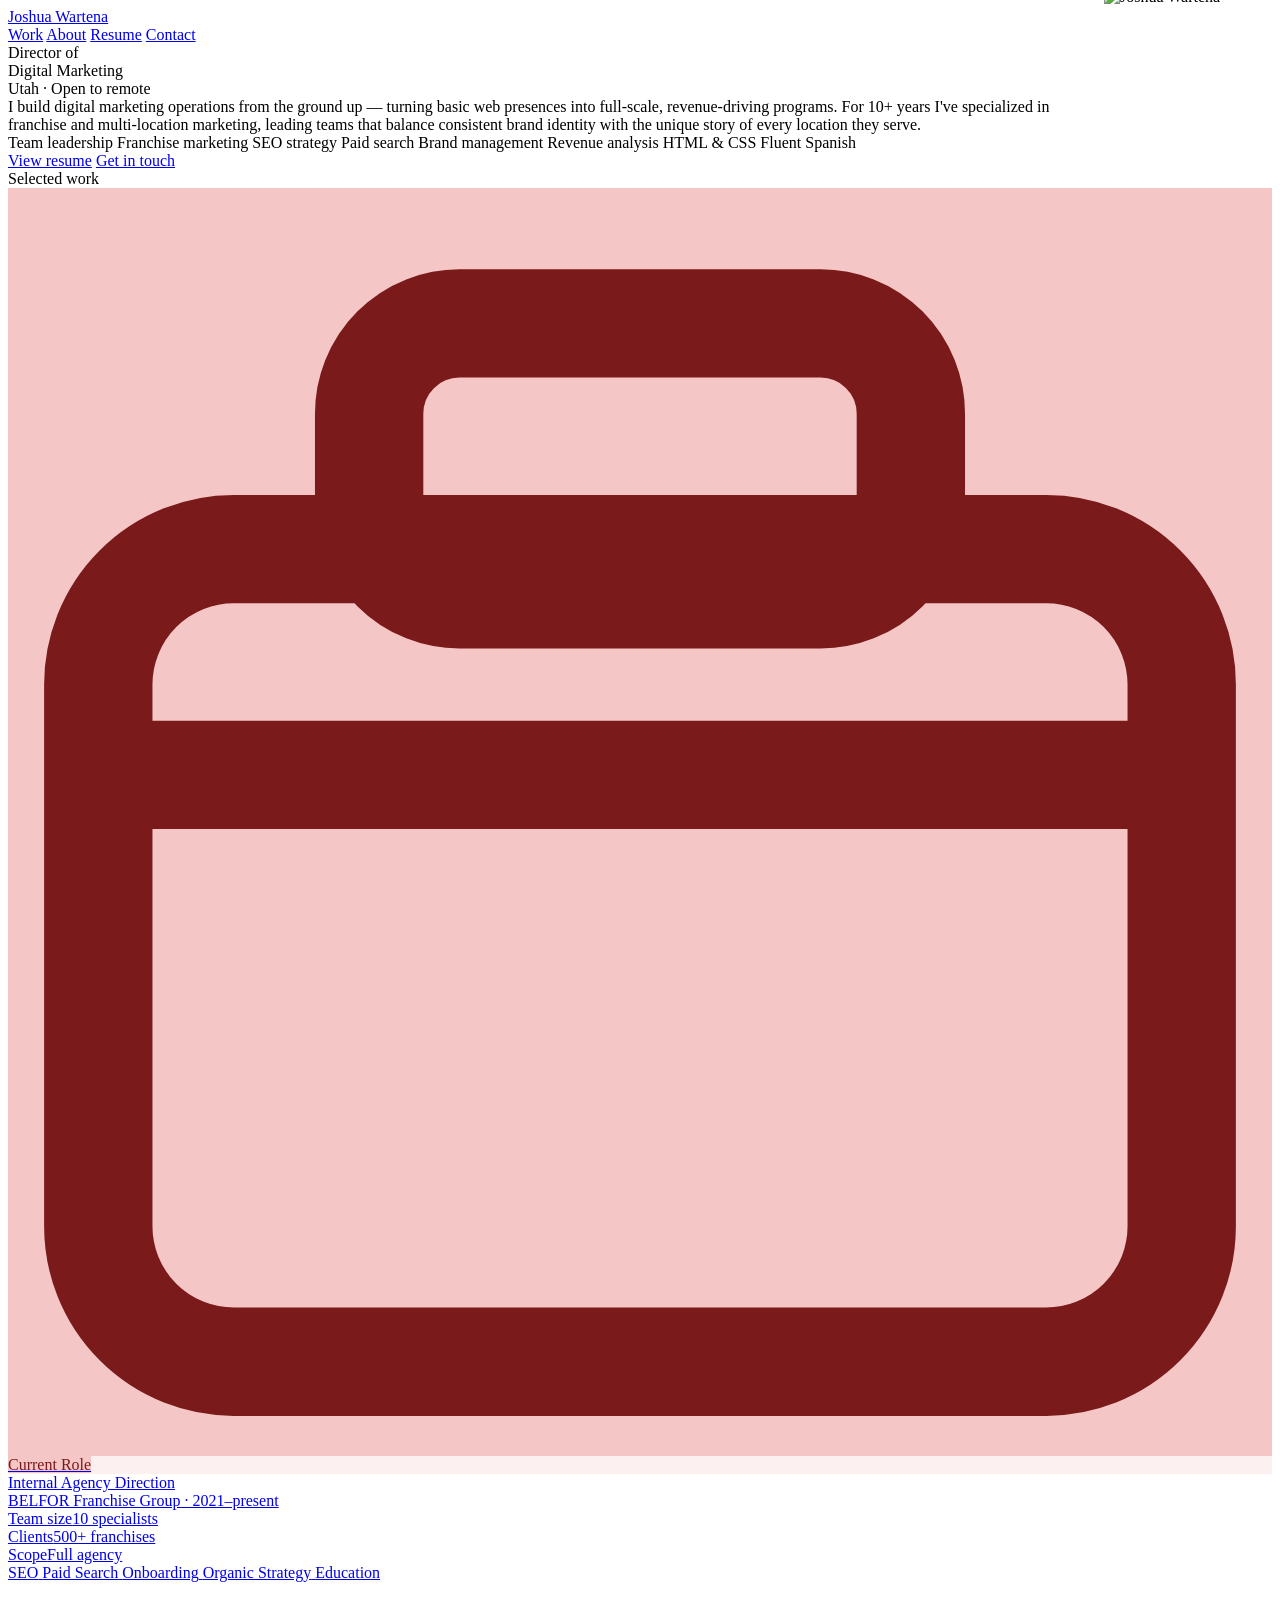
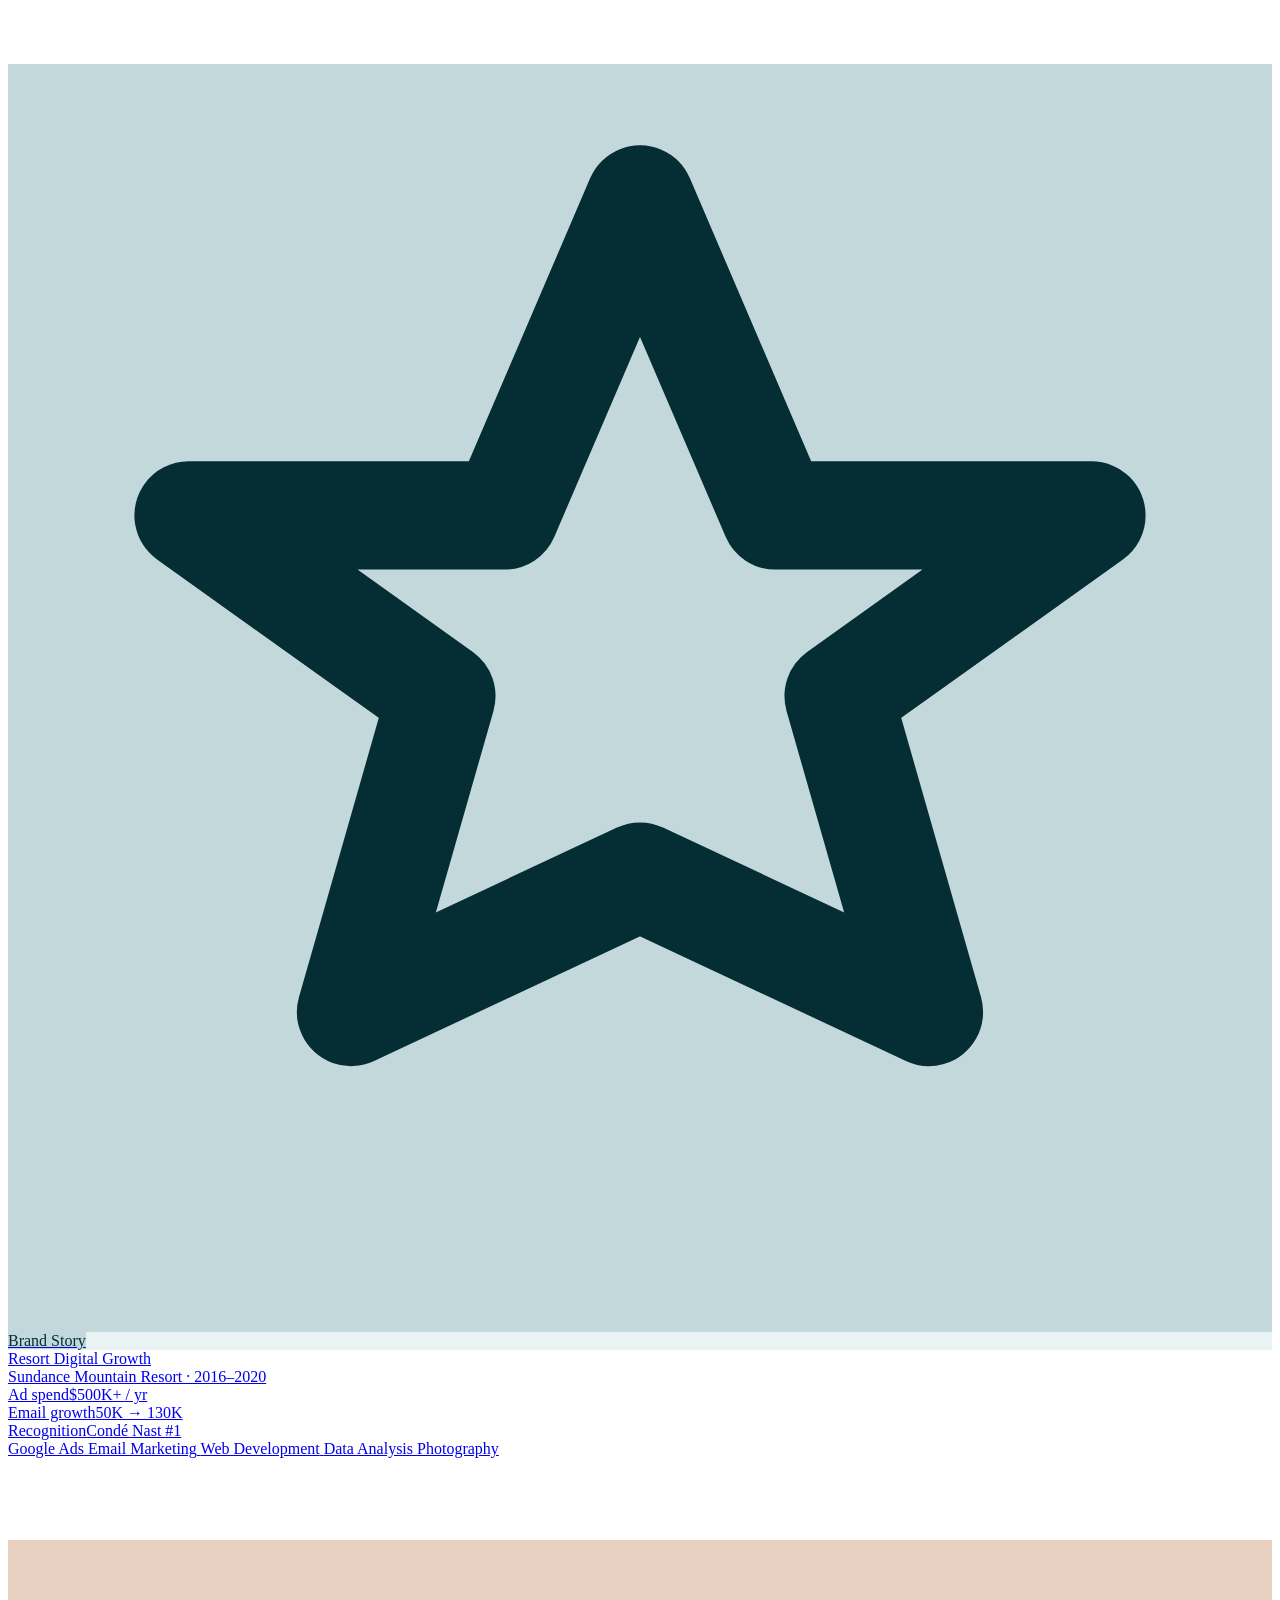
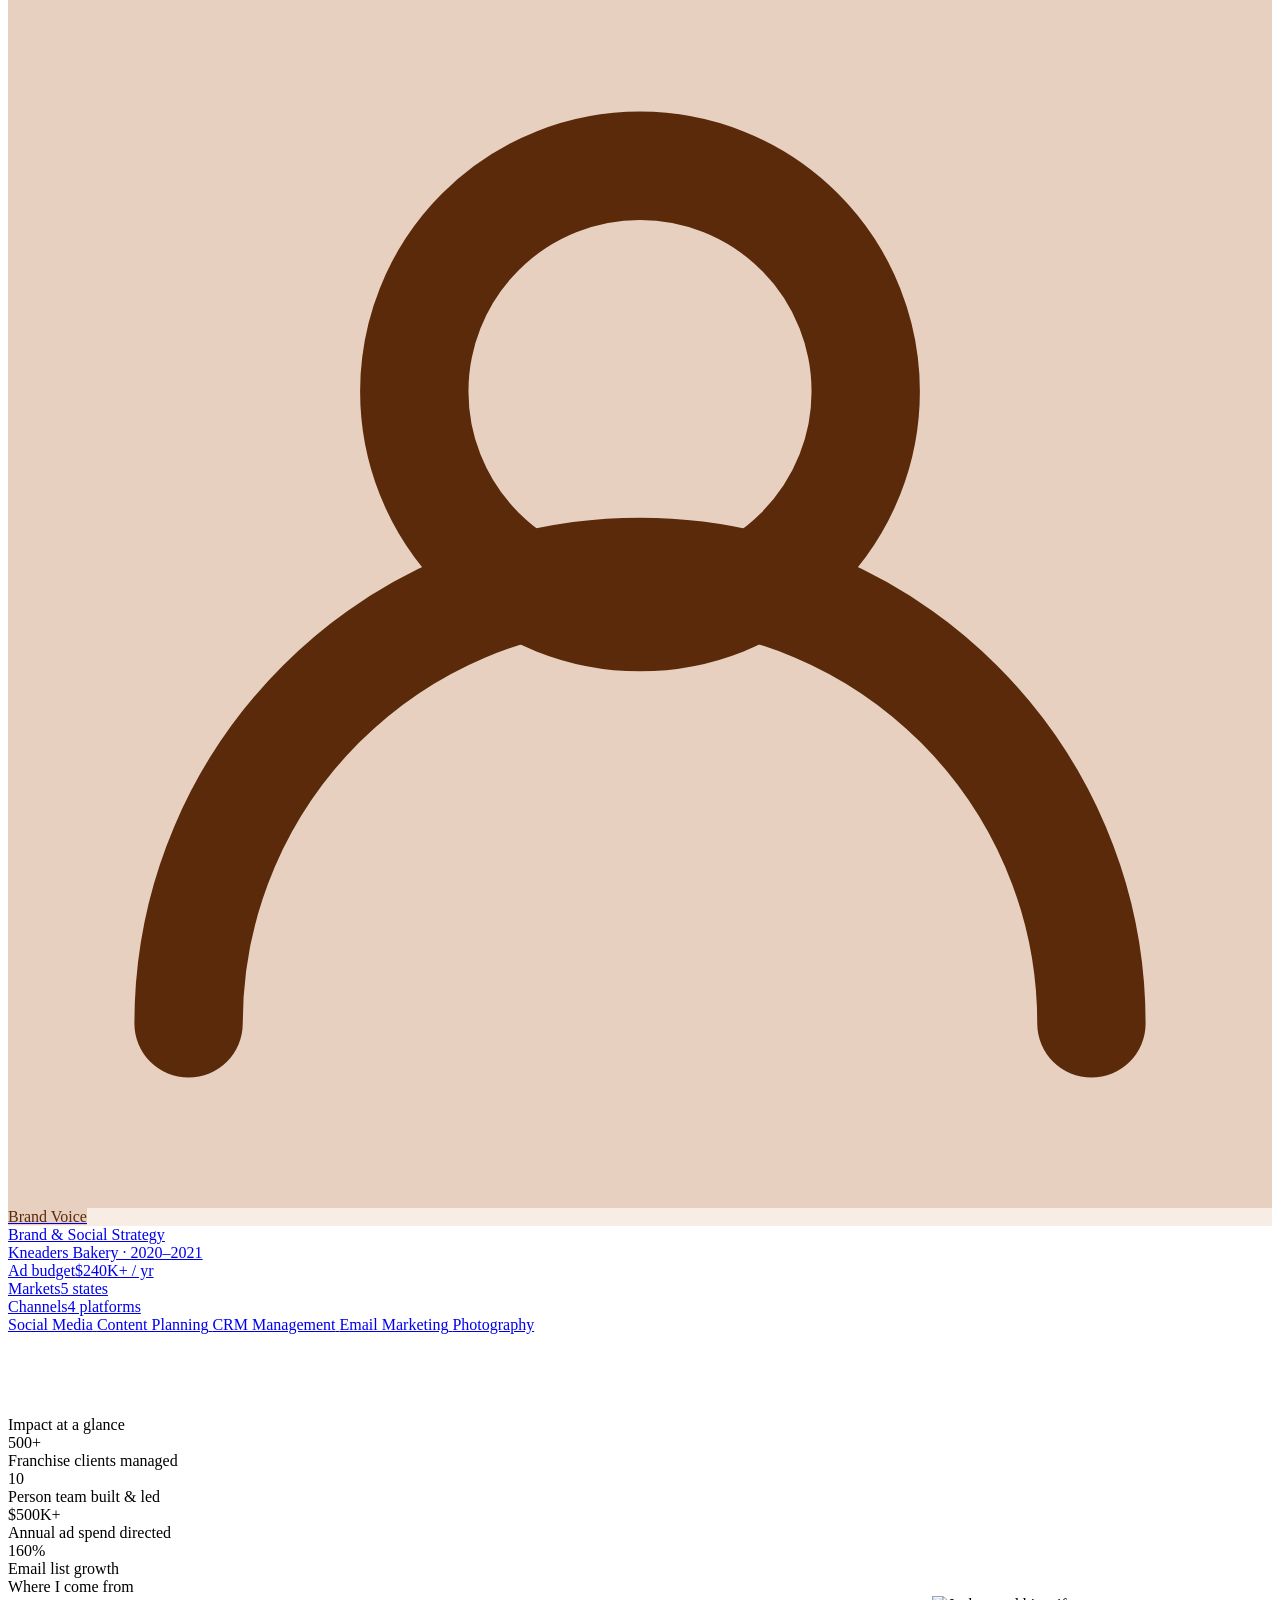
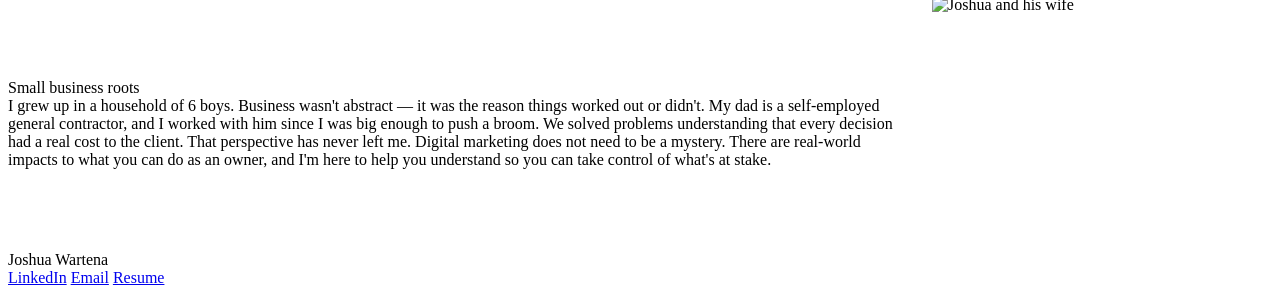
==== index.html @ 8ccf41eb "Add files via upload Initial upload for personal site" ====
<!DOCTYPE html>
<html lang="en">
<head>
  <meta charset="UTF-8">
  <meta name="viewport" content="width=device-width, initial-scale=1.0">
  <meta name="description" content="Joshua Wartena — Director of Digital Marketing. Building digital marketing operations from the ground up.">
  <title>Joshua Wartena — Digital Marketing</title>
  <link rel="stylesheet" href="css/style.css">
  <style>
    /* Brand-colored folder overrides */
    .folder-tab.belfor   { background: #f5c6c6; border-color: #cf2e2e; }
    .folder-tab.sundance { background: #c2d8db; border-color: #042d34; }
    .folder-tab.kneaders { background: #e8d0c0; border-color: #86441b; }

    .folder-body.belfor   { border-color: #cf2e2e; }
    .folder-body.sundance { border-color: #042d34; }
    .folder-body.kneaders { border-color: #86441b; }

    .folder-header.belfor   { background: #fdf0f0; border-bottom-color: #cf2e2e; }
    .folder-header.sundance { background: #eaf3f4; border-bottom-color: #042d34; }
    .folder-header.kneaders { background: #f7ede4; border-bottom-color: #86441b; }

    .folder-icon.belfor   { background: #f5c6c6; }
    .folder-icon.sundance { background: #c2d8db; }
    .folder-icon.kneaders { background: #e8d0c0; }

    .folder-badge.belfor   { background: #f5c6c6; color: #7a1a1a; }
    .folder-badge.sundance { background: #c2d8db; color: #042d34; }
    .folder-badge.kneaders { background: #e8d0c0; color: #5a2a0a; }

    /* Fixed height so all three cards match the tallest */
    .folder-body { min-height: 300px; display: flex; flex-direction: column; }
    .folder-meta { flex: 1; }
    .folder-footer { min-height: 100px; height: 100px; align-items: flex-start; align-content: flex-start; overflow: hidden; }

    /* Hero with headshot */
    .hero-layout { display: flex; align-items: stretch; gap: 2rem; }
    .hero-content { flex: 1; min-width: 0; }
    .hero-headshot { width: 200px; flex-shrink: 0; border-radius: 0 0 var(--radius-lg) 0; overflow: hidden; margin: -3.5rem -2rem -3rem 0; }
    .hero-headshot img { width: 100%; height: 100%; object-fit: cover; object-position: 65% top; display: block; }
    @media (max-width: 640px) {
      .hero-layout { flex-direction: column; }
      .hero-headshot { width: calc(100% + 3rem); height: 240px; border-radius: 0 0 var(--radius-lg) var(--radius-lg); margin: 1.5rem -1.5rem -3rem; }
    }

    /* Roots section */
    .roots-grid { display: grid; grid-template-columns: minmax(0,1fr) 340px; gap: 2rem; align-items: center; }
    @media (max-width: 640px) { .roots-grid { grid-template-columns: 1fr; } }
    .roots-photo { width: 100%; aspect-ratio: 4/3; object-fit: cover; border-radius: var(--radius-lg); border: 1px solid var(--border); display: block; }
  </style>
</head>
<body>

  <nav>
    <a href="index.html" class="nav-name">Joshua Wartena</a>
    <div class="nav-links">
      <a href="index.html" class="active">Work</a>
      <a href="about.html">About</a>
      <a href="resume.html">Resume</a>
      <a href="contact.html">Contact</a>
    </div>
  </nav>

  <div class="page">

    <div class="hero">
      <div class="hero-layout">
        <div class="hero-content">
          <div class="hero-name">Director of<br>Digital Marketing</div>
          <div class="hero-sub">Utah · Open to remote</div>
          <div class="hero-bio">I build digital marketing operations from the ground up — turning basic web presences into full-scale, revenue-driving programs. For 10+ years I've specialized in franchise and multi-location marketing, leading teams that balance consistent brand identity with the unique story of every location they serve.</div>
          <div class="hero-pills">
            <span class="hero-pill">Team leadership</span>
            <span class="hero-pill">Franchise marketing</span>
            <span class="hero-pill">SEO strategy</span>
            <span class="hero-pill">Paid search</span>
            <span class="hero-pill">Brand management</span>
            <span class="hero-pill">Revenue analysis</span>
            <span class="hero-pill">HTML &amp; CSS</span>
            <span class="hero-pill">Fluent Spanish</span>
          </div>
          <div class="hero-cta">
            <a href="resume.html" class="btn-primary">View resume</a>
            <a href="contact.html" class="btn-ghost">Get in touch</a>
          </div>
        </div>
        <div class="hero-headshot">
          <img src="img/headshot.jpg" alt="Joshua Wartena">
        </div>
      </div>
    </div>

    <div class="section">
      <div class="section-label">Selected work</div>
      <div class="accent-bar"></div>

      <div class="folder-grid">

        <a href="work/belfor.html" class="folder-card">
          <div class="folder-tab belfor"></div>
          <div class="folder-body belfor">
            <div class="folder-header belfor">
              <div class="folder-icon belfor">
                <svg viewBox="0 0 14 14" fill="none" xmlns="http://www.w3.org/2000/svg">
                  <rect x="1" y="4" width="12" height="9" rx="1.5" stroke="#7a1a1a" stroke-width="1.2"/>
                  <path d="M1 6.5h12" stroke="#7a1a1a" stroke-width="1.2"/>
                  <rect x="4" y="1.5" width="6" height="3" rx="1" stroke="#7a1a1a" stroke-width="1.2"/>
                </svg>
              </div>
              <span class="folder-badge belfor">Current Role</span>
            </div>
            <div class="folder-meta">
              <div class="folder-title">Internal Agency Direction</div>
              <div class="folder-company">BELFOR Franchise Group · 2021–present</div>
              <div class="folder-rows">
                <div class="folder-row"><span class="folder-row-label">Team size</span><span class="folder-row-val">10 specialists</span></div>
                <div class="folder-row"><span class="folder-row-label">Clients</span><span class="folder-row-val">500+ franchises</span></div>
                <div class="folder-row"><span class="folder-row-label">Scope</span><span class="folder-row-val">Full agency</span></div>
              </div>
            </div>
            <div class="folder-footer">
              <span class="ftag">SEO</span>
              <span class="ftag">Paid Search</span>
              <span class="ftag">Onboarding</span>
              <span class="ftag">Organic Strategy</span>
              <span class="ftag">Education</span>
            </div>
          </div>
        </a>

        <a href="work/sundance.html" class="folder-card">
          <div class="folder-tab sundance"></div>
          <div class="folder-body sundance">
            <div class="folder-header sundance">
              <div class="folder-icon sundance">
                <svg viewBox="0 0 14 14" fill="none" xmlns="http://www.w3.org/2000/svg">
                  <path d="M7 1.5L8.5 5h3.5l-2.8 2 1 3.5L7 9l-3.2 1.5 1-3.5L2 5h3.5L7 1.5z" stroke="#042d34" stroke-width="1.2" stroke-linejoin="round"/>
                </svg>
              </div>
              <span class="folder-badge sundance">Brand Story</span>
            </div>
            <div class="folder-meta">
              <div class="folder-title">Resort Digital Growth</div>
              <div class="folder-company">Sundance Mountain Resort · 2016–2020</div>
              <div class="folder-rows">
                <div class="folder-row"><span class="folder-row-label">Ad spend</span><span class="folder-row-val">$500K+ / yr</span></div>
                <div class="folder-row"><span class="folder-row-label">Email growth</span><span class="folder-row-val">50K → 130K</span></div>
                <div class="folder-row"><span class="folder-row-label">Recognition</span><span class="folder-row-val">Condé Nast #1</span></div>
              </div>
            </div>
            <div class="folder-footer">
              <span class="ftag">Google Ads</span>
              <span class="ftag">Email Marketing</span>
              <span class="ftag">Web Development</span>
              <span class="ftag">Data Analysis</span>
              <span class="ftag">Photography</span>
            </div>
          </div>
        </a>

        <a href="work/kneaders.html" class="folder-card">
          <div class="folder-tab kneaders"></div>
          <div class="folder-body kneaders">
            <div class="folder-header kneaders">
              <div class="folder-icon kneaders">
                <svg viewBox="0 0 14 14" fill="none" xmlns="http://www.w3.org/2000/svg">
                  <circle cx="7" cy="5" r="2.5" stroke="#5a2a0a" stroke-width="1.2"/>
                  <path d="M2 12c0-2.76 2.24-5 5-5s5 2.24 5 5" stroke="#5a2a0a" stroke-width="1.2" stroke-linecap="round"/>
                </svg>
              </div>
              <span class="folder-badge kneaders">Brand Voice</span>
            </div>
            <div class="folder-meta">
              <div class="folder-title">Brand &amp; Social Strategy</div>
              <div class="folder-company">Kneaders Bakery · 2020–2021</div>
              <div class="folder-rows">
                <div class="folder-row"><span class="folder-row-label">Ad budget</span><span class="folder-row-val">$240K+ / yr</span></div>
                <div class="folder-row"><span class="folder-row-label">Markets</span><span class="folder-row-val">5 states</span></div>
                <div class="folder-row"><span class="folder-row-label">Channels</span><span class="folder-row-val">4 platforms</span></div>
              </div>
            </div>
            <div class="folder-footer">
              <span class="ftag">Social Media</span>
              <span class="ftag">Content Planning</span>
              <span class="ftag">CRM Management</span>
              <span class="ftag">Email Marketing</span>
              <span class="ftag">Photography</span>
            </div>
          </div>
        </a>

      </div>
    </div>

    <div class="divider"></div>

    <div class="section-label">Impact at a glance</div>
    <div class="accent-bar"></div>
    <div class="stats-row">
      <div class="stat"><div class="stat-num">500+</div><div class="stat-label">Franchise clients managed</div></div>
      <div class="stat"><div class="stat-num">10</div><div class="stat-label">Person team built &amp; led</div></div>
      <div class="stat"><div class="stat-num">$500K+</div><div class="stat-label">Annual ad spend directed</div></div>
      <div class="stat"><div class="stat-num">160%</div><div class="stat-label">Email list growth</div></div>
    </div>

    <div class="divider"></div>

    <div class="section-label">Where I come from</div>
    <div class="accent-bar"></div>
    <div class="roots-grid">
      <div class="about-card">
        <div class="about-card-label">Small business roots</div>
        <div class="about-card-text">
          I grew up in a household of 6 boys. Business wasn't abstract — it was the reason things worked out or didn't. My dad is a self-employed general contractor, and I worked with him since I was big enough to push a broom. We solved problems understanding that every decision had a real cost to the client. That perspective has never left me. Digital marketing does not need to be a mystery. There are real-world impacts to what you can do as an owner, and I'm here to help you understand so you can take control of what's at stake.
        </div>
      </div>
      <img src="img/couple.jpg" alt="Joshua and his wife" class="roots-photo">
    </div>

    <footer>
      <span class="footer-name">Joshua Wartena</span>
      <div class="footer-links">
        <a href="https://www.linkedin.com/in/josh-wartena-140027227" target="_blank">LinkedIn</a>
        <a href="mailto:Joshua.wartena@gmail.com">Email</a>
        <a href="img/joshua_wartena_resume.pdf" target="_blank">Resume</a>
      </div>
    </footer>

  </div>

</body>
</html>
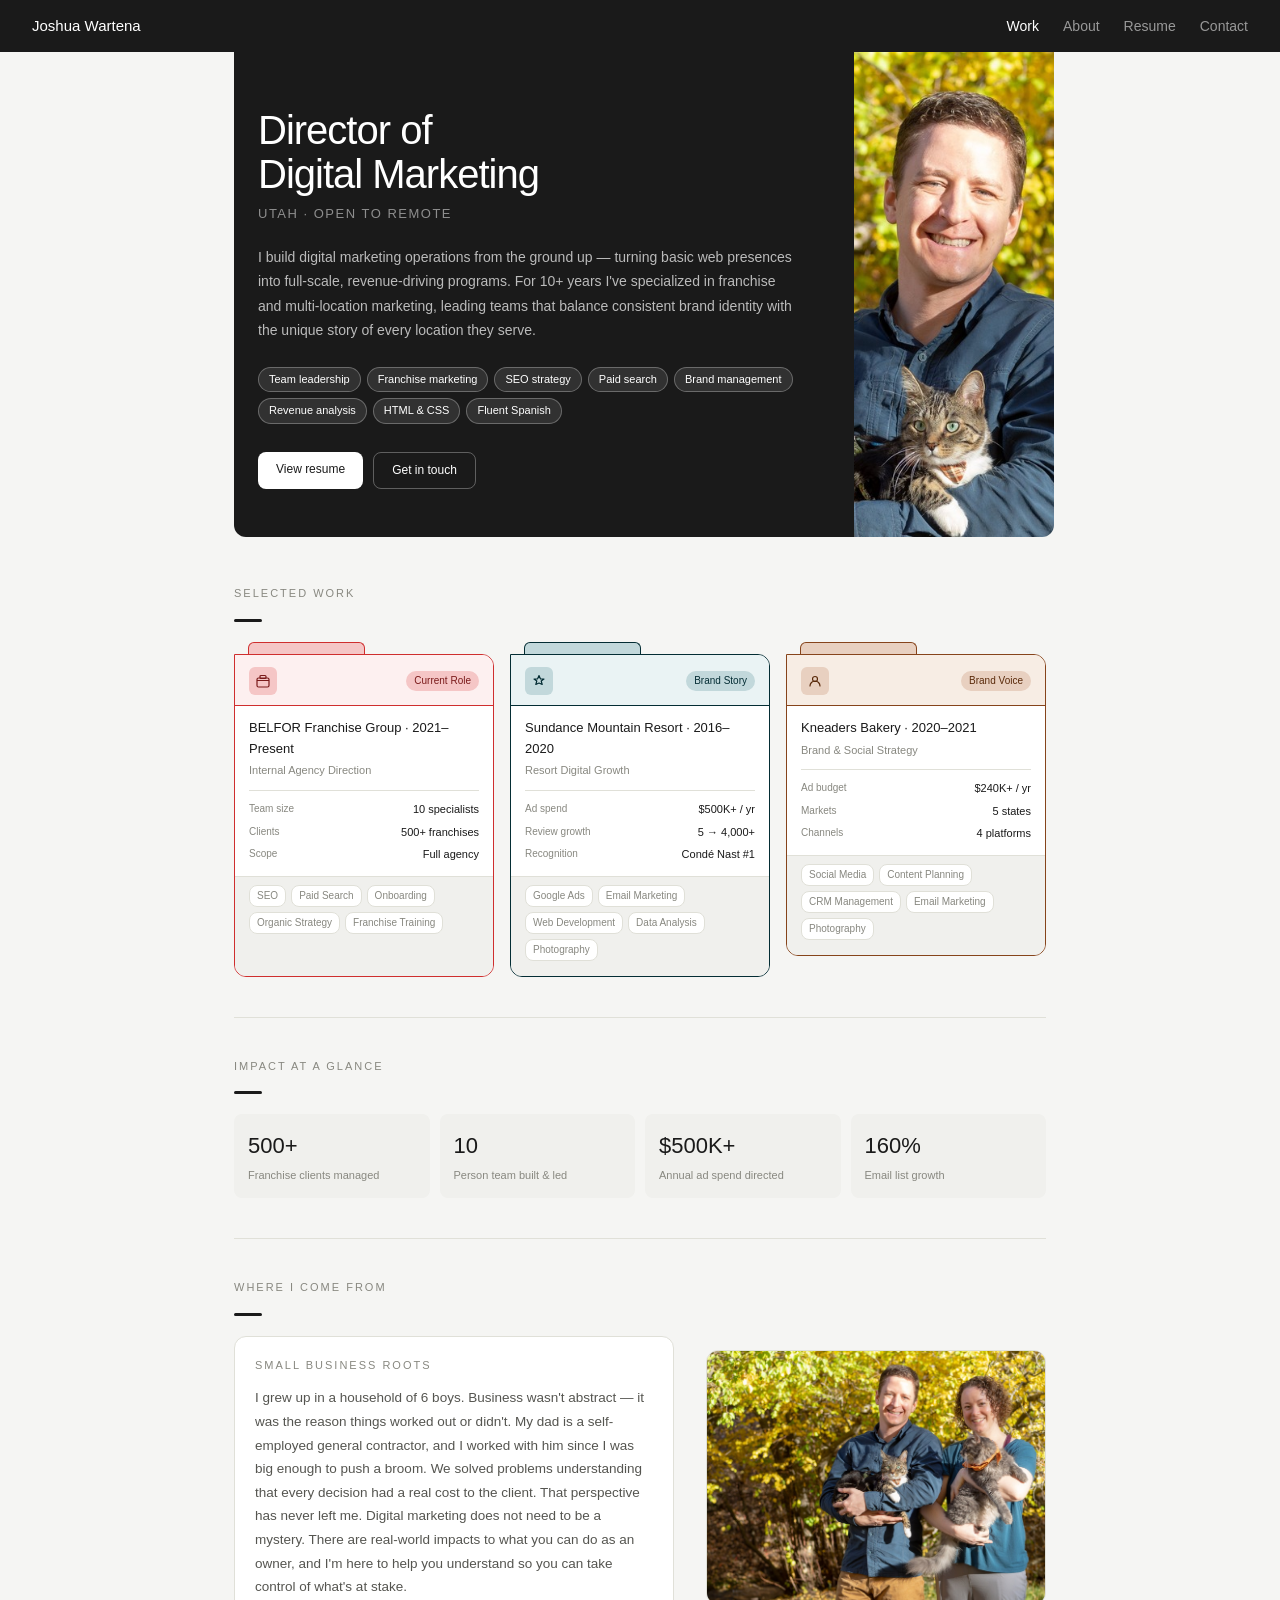
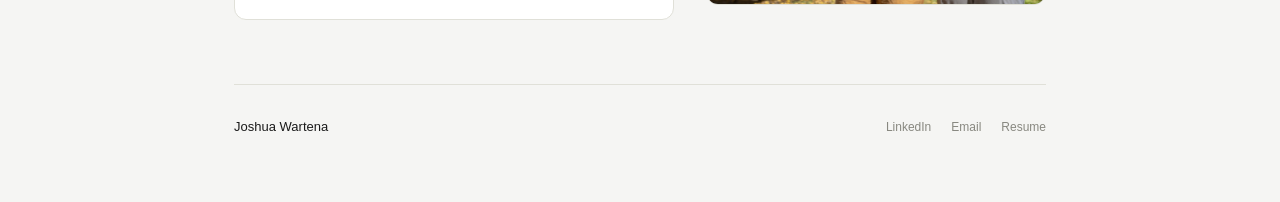
==== commit b0fa4855: "Update index.html" ====
--- a/index.html
+++ b/index.html
@@ -110,8 +110,8 @@
               <span class="folder-badge belfor">Current Role</span>
             </div>
             <div class="folder-meta">
-              <div class="folder-title">Internal Agency Direction</div>
-              <div class="folder-company">BELFOR Franchise Group · 2021–present</div>
+              <div class="folder-title">BELFOR Franchise Group · 2021–Present</div>
+              <div class="folder-company">Internal Agency Direction</div>
               <div class="folder-rows">
                 <div class="folder-row"><span class="folder-row-label">Team size</span><span class="folder-row-val">10 specialists</span></div>
                 <div class="folder-row"><span class="folder-row-label">Clients</span><span class="folder-row-val">500+ franchises</span></div>
@@ -123,7 +123,7 @@
               <span class="ftag">Paid Search</span>
               <span class="ftag">Onboarding</span>
               <span class="ftag">Organic Strategy</span>
-              <span class="ftag">Education</span>
+              <span class="ftag">Franchise Training</span>
             </div>
           </div>
         </a>
@@ -140,11 +140,11 @@
               <span class="folder-badge sundance">Brand Story</span>
             </div>
             <div class="folder-meta">
-              <div class="folder-title">Resort Digital Growth</div>
-              <div class="folder-company">Sundance Mountain Resort · 2016–2020</div>
+              <div class="folder-title">Sundance Mountain Resort · 2016–2020</div>
+              <div class="folder-company">Resort Digital Growth</div>
               <div class="folder-rows">
                 <div class="folder-row"><span class="folder-row-label">Ad spend</span><span class="folder-row-val">$500K+ / yr</span></div>
-                <div class="folder-row"><span class="folder-row-label">Email growth</span><span class="folder-row-val">50K → 130K</span></div>
+                <div class="folder-row"><span class="folder-row-label">Review growth</span><span class="folder-row-val">5 → 4,000+</span></div>
                 <div class="folder-row"><span class="folder-row-label">Recognition</span><span class="folder-row-val">Condé Nast #1</span></div>
               </div>
             </div>
@@ -171,8 +171,8 @@
               <span class="folder-badge kneaders">Brand Voice</span>
             </div>
             <div class="folder-meta">
-              <div class="folder-title">Brand &amp; Social Strategy</div>
-              <div class="folder-company">Kneaders Bakery · 2020–2021</div>
+              <div class="folder-title">Kneaders Bakery · 2020–2021</div>
+              <div class="folder-company">Brand &amp; Social Strategy</div>
               <div class="folder-rows">
                 <div class="folder-row"><span class="folder-row-label">Ad budget</span><span class="folder-row-val">$240K+ / yr</span></div>
                 <div class="folder-row"><span class="folder-row-label">Markets</span><span class="folder-row-val">5 states</span></div>
--- a/css/style.css
+++ b/css/style.css
@@ -0,0 +1,180 @@
+*, *::before, *::after { box-sizing: border-box; margin: 0; padding: 0; }
+
+:root {
+  --black: #1a1a1a;
+  --white: #ffffff;
+  --bg: #f5f5f3;
+  --surface: #f0f0ed;
+  --border: #e0e0d8;
+  --text: #1a1a1a;
+  --muted: #888880;
+  --subtle: #555550;
+  --radius-sm: 6px;
+  --radius-md: 8px;
+  --radius-lg: 12px;
+  --teal-light: #E1F5EE;
+  --teal-mid: #9FE1CB;
+  --teal-dark: #085041;
+  --amber-light: #FAEEDA;
+  --amber-mid: #FAC775;
+  --amber-dark: #633806;
+  --purple-light: #EEEDFE;
+  --purple-mid: #CECBF6;
+  --purple-dark: #3C3489;
+}
+
+html { font-size: 16px; }
+body { font-family: -apple-system, BlinkMacSystemFont, 'Segoe UI', Helvetica, Arial, sans-serif; background: var(--bg); color: var(--text); line-height: 1.6; }
+
+a { color: inherit; text-decoration: none; }
+
+/* NAV */
+nav { background: var(--black); height: 52px; display: flex; align-items: center; justify-content: space-between; padding: 0 2rem; position: sticky; top: 0; z-index: 100; }
+.nav-name { font-size: 15px; font-weight: 500; color: var(--white); }
+.nav-links { display: flex; gap: 24px; }
+.nav-links a { font-size: 14px; color: var(--white); opacity: 0.55; transition: opacity 0.15s; }
+.nav-links a:hover, .nav-links a.active { opacity: 1; }
+
+/* PAGE WRAPPER */
+.page { max-width: 860px; margin: 0 auto; padding: 0 1.5rem 4rem; }
+
+/* HERO */
+.hero { background: var(--black); margin: 0 -1.5rem; padding: 3.5rem 1.5rem 3rem; }
+@media (min-width: 860px) { .hero { margin: 0; border-radius: 0 0 var(--radius-lg) var(--radius-lg); } }
+.hero-name { font-size: 40px; font-weight: 500; color: var(--white); letter-spacing: -1px; line-height: 1.1; }
+.hero-sub { font-size: 13px; color: var(--white); opacity: 0.5; margin-top: 8px; letter-spacing: 1.5px; text-transform: uppercase; }
+.hero-bio { font-size: 14px; color: var(--white); opacity: 0.7; margin-top: 1.25rem; max-width: 540px; line-height: 1.75; }
+.hero-pills { display: flex; flex-wrap: wrap; gap: 6px; margin-top: 1.5rem; }
+.hero-pill { font-size: 11px; color: var(--white); background: rgba(255,255,255,0.1); border: 1px solid rgba(255,255,255,0.28); border-radius: 99px; padding: 3px 10px; }
+.hero-cta { display: flex; gap: 10px; margin-top: 1.75rem; flex-wrap: wrap; }
+.btn-primary { font-size: 12px; font-weight: 500; color: var(--black); background: var(--white); border: none; border-radius: var(--radius-md); padding: 8px 18px; cursor: pointer; }
+.btn-primary:hover { background: #e8e8e8; }
+.btn-ghost { font-size: 12px; color: var(--white); background: transparent; border: 1px solid rgba(255,255,255,0.3); border-radius: var(--radius-md); padding: 8px 18px; cursor: pointer; }
+.btn-ghost:hover { background: rgba(255,255,255,0.08); }
+
+/* HERO WITH PHOTO (about page) */
+.hero-inner { display: flex; align-items: flex-end; gap: 2rem; flex-wrap: wrap; }
+.hero-photo { width: 110px; height: 110px; border-radius: 50%; object-fit: cover; border: 3px solid rgba(255,255,255,0.2); flex-shrink: 0; }
+.hero-text { flex: 1; min-width: 220px; }
+
+/* SECTION */
+.section { margin-top: 3rem; }
+.section-label { font-size: 11px; letter-spacing: 2px; text-transform: uppercase; color: var(--muted); font-weight: 500; margin-bottom: 1rem; }
+.accent-bar { width: 28px; height: 3px; background: var(--black); border-radius: 2px; margin-bottom: 1.25rem; }
+.divider { border: none; border-top: 1px solid var(--border); margin: 2.5rem 0; }
+
+/* FOLDER CARDS */
+.folder-grid { display: grid; grid-template-columns: repeat(3, minmax(0,1fr)); gap: 16px; }
+@media (max-width: 640px) { .folder-grid { grid-template-columns: 1fr; } }
+
+.folder-card { cursor: pointer; text-decoration: none; display: block; }
+.folder-card:hover .folder-body { border-color: var(--muted); }
+
+.folder-tab { height: 12px; width: 45%; margin-left: 14px; border-radius: 6px 6px 0 0; border: 1px solid var(--border); border-bottom: none; background: var(--surface); position: relative; z-index: 1; }
+.folder-tab.teal  { background: var(--teal-light);   border-color: var(--teal-mid); }
+.folder-tab.amber  { background: var(--amber-light);  border-color: var(--amber-mid); }
+.folder-tab.purple { background: var(--purple-light); border-color: var(--purple-mid); }
+
+.folder-body { border: 1px solid var(--border); border-radius: 0 var(--radius-lg) var(--radius-lg) var(--radius-lg); background: var(--white); overflow: hidden; transition: border-color 0.15s; }
+.folder-body.teal  { border-color: var(--teal-mid); }
+.folder-body.amber  { border-color: var(--amber-mid); }
+.folder-body.purple { border-color: var(--purple-mid); }
+
+.folder-header { padding: 12px 14px 10px; border-bottom: 1px solid var(--border); display: flex; justify-content: space-between; align-items: center; }
+.folder-header.teal  { background: var(--teal-light);   border-bottom-color: var(--teal-mid); }
+.folder-header.amber  { background: var(--amber-light);  border-bottom-color: var(--amber-mid); }
+.folder-header.purple { background: var(--purple-light); border-bottom-color: var(--purple-mid); }
+
+.folder-icon { width: 28px; height: 28px; border-radius: 6px; display: flex; align-items: center; justify-content: center; }
+.folder-icon.teal  { background: var(--teal-mid); }
+.folder-icon.amber  { background: var(--amber-mid); }
+.folder-icon.purple { background: var(--purple-mid); }
+.folder-icon svg { width: 14px; height: 14px; }
+
+.folder-badge { font-size: 10px; font-weight: 500; padding: 2px 8px; border-radius: 99px; }
+.folder-badge.teal  { background: var(--teal-mid);   color: var(--teal-dark); }
+.folder-badge.amber  { background: var(--amber-mid);  color: var(--amber-dark); }
+.folder-badge.purple { background: var(--purple-mid); color: var(--purple-dark); }
+
+.folder-meta { padding: 12px 14px; }
+.folder-title { font-size: 13px; font-weight: 500; color: var(--text); margin-bottom: 3px; }
+.folder-company { font-size: 11px; color: var(--muted); margin-bottom: 10px; }
+.folder-rows { display: flex; flex-direction: column; gap: 5px; border-top: 1px solid var(--border); padding-top: 10px; }
+.folder-row { display: flex; justify-content: space-between; }
+.folder-row-label { font-size: 10px; color: var(--muted); }
+.folder-row-val { font-size: 11px; font-weight: 500; color: var(--text); }
+
+.folder-footer { padding: 8px 14px; border-top: 1px solid var(--border); display: flex; gap: 5px; flex-wrap: wrap; background: var(--surface); }
+.ftag { font-size: 10px; color: var(--muted); background: var(--white); border: 1px solid var(--border); border-radius: var(--radius-md); padding: 2px 7px; }
+
+/* STAT ROW */
+.stats-row { display: grid; grid-template-columns: repeat(4, minmax(0,1fr)); gap: 10px; }
+@media (max-width: 580px) { .stats-row { grid-template-columns: repeat(2, 1fr); } }
+.stat { background: var(--surface); border-radius: var(--radius-md); padding: 14px; }
+.stat-num { font-size: 22px; font-weight: 500; color: var(--text); }
+.stat-label { font-size: 11px; color: var(--muted); margin-top: 3px; }
+
+/* CASE STUDY */
+.cs-back { display: inline-flex; align-items: center; gap: 6px; font-size: 12px; color: var(--white); opacity: 0.55; margin-bottom: 1.25rem; letter-spacing: 0.5px; }
+.cs-back:hover { opacity: 1; }
+.cs-title { font-size: 30px; font-weight: 500; color: var(--white); letter-spacing: -0.5px; }
+.cs-meta { font-size: 12px; color: var(--white); opacity: 0.5; margin-top: 6px; }
+.cs-pills { display: flex; flex-wrap: wrap; gap: 6px; margin-top: 1.25rem; }
+.cs-pill { font-size: 11px; color: var(--white); background: rgba(255,255,255,0.1); border: 1px solid rgba(255,255,255,0.25); border-radius: 99px; padding: 3px 10px; }
+
+.cs-grid { display: grid; grid-template-columns: minmax(0,1fr) 200px; gap: 2.5rem; }
+@media (max-width: 640px) { .cs-grid { grid-template-columns: 1fr; } }
+
+.cs-section { margin-bottom: 2rem; }
+.cs-section:last-child { margin-bottom: 0; }
+.cs-section-label { font-size: 11px; letter-spacing: 2px; text-transform: uppercase; color: var(--muted); font-weight: 500; margin-bottom: 0.75rem; }
+.cs-text { font-size: 13.5px; color: var(--subtle); line-height: 1.75; }
+
+.cs-stats { display: flex; flex-direction: column; gap: 10px; }
+.cs-stat { background: var(--surface); border-radius: var(--radius-md); padding: 12px 14px; }
+.cs-stat-num { font-size: 22px; font-weight: 500; color: var(--text); }
+.cs-stat-label { font-size: 11px; color: var(--muted); margin-top: 2px; }
+
+.media-placeholder { background: var(--surface); border: 1px solid var(--border); border-radius: var(--radius-md); height: 200px; display: flex; flex-direction: column; align-items: center; justify-content: center; gap: 6px; margin-bottom: 1.5rem; }
+.media-placeholder span { font-size: 11px; color: var(--muted); letter-spacing: 1px; text-transform: uppercase; }
+
+.video-embed { width: 100%; aspect-ratio: 16/9; border-radius: var(--radius-md); border: 1px solid var(--border); margin-bottom: 1.5rem; overflow: hidden; }
+.video-embed iframe { width: 100%; height: 100%; border: none; display: block; }
+
+/* ABOUT PAGE */
+.about-grid { display: grid; grid-template-columns: repeat(2, minmax(0,1fr)); gap: 16px; }
+@media (max-width: 580px) { .about-grid { grid-template-columns: 1fr; } }
+
+.about-photo { width: 100%; aspect-ratio: 4/3; object-fit: cover; border-radius: var(--radius-lg); border: 1px solid var(--border); }
+.about-photo-placeholder { width: 100%; aspect-ratio: 4/3; background: var(--surface); border: 1px solid var(--border); border-radius: var(--radius-lg); display: flex; align-items: center; justify-content: center; }
+.about-photo-placeholder span { font-size: 11px; color: var(--muted); letter-spacing: 1px; text-transform: uppercase; }
+
+.about-card { background: var(--white); border: 1px solid var(--border); border-radius: var(--radius-lg); padding: 1.25rem; }
+.about-card-label { font-size: 11px; letter-spacing: 2px; text-transform: uppercase; color: var(--muted); font-weight: 500; margin-bottom: 0.75rem; }
+.about-card-text { font-size: 13.5px; color: var(--subtle); line-height: 1.75; }
+
+.hobby-list { display: flex; flex-wrap: wrap; gap: 8px; margin-top: 0.5rem; }
+.hobby-tag { font-size: 12px; color: var(--text); background: var(--surface); border: 1px solid var(--border); border-radius: 99px; padding: 4px 12px; }
+
+/* FOOTER */
+footer { margin-top: 4rem; padding-top: 2rem; border-top: 1px solid var(--border); display: flex; justify-content: space-between; align-items: center; flex-wrap: wrap; gap: 1rem; }
+.footer-name { font-size: 13px; font-weight: 500; color: var(--text); }
+.footer-links { display: flex; gap: 20px; }
+.footer-links a { font-size: 12px; color: var(--muted); }
+.footer-links a:hover { color: var(--text); }
+
+/* PRINT */
+@media print {
+  nav, .resume-actions, footer { display: none !important; }
+  body { background: white; }
+  .page { padding: 0; }
+  .resume-wrap { max-width: 100%; }
+  .r-header { border-radius: 8px 8px 0 0; -webkit-print-color-adjust: exact; print-color-adjust: exact; }
+  .r-body { border-radius: 0 0 8px 8px; }
+  .r-job { page-break-inside: avoid; break-inside: avoid; }
+  .r-section { page-break-inside: avoid; break-inside: avoid; }
+  .r-stats { page-break-inside: avoid; break-inside: avoid; }
+  .ec-card { page-break-inside: avoid; break-inside: avoid; }
+  .ec-grid { page-break-inside: avoid; break-inside: avoid; }
+  .section { page-break-inside: avoid; break-inside: avoid; }
+}
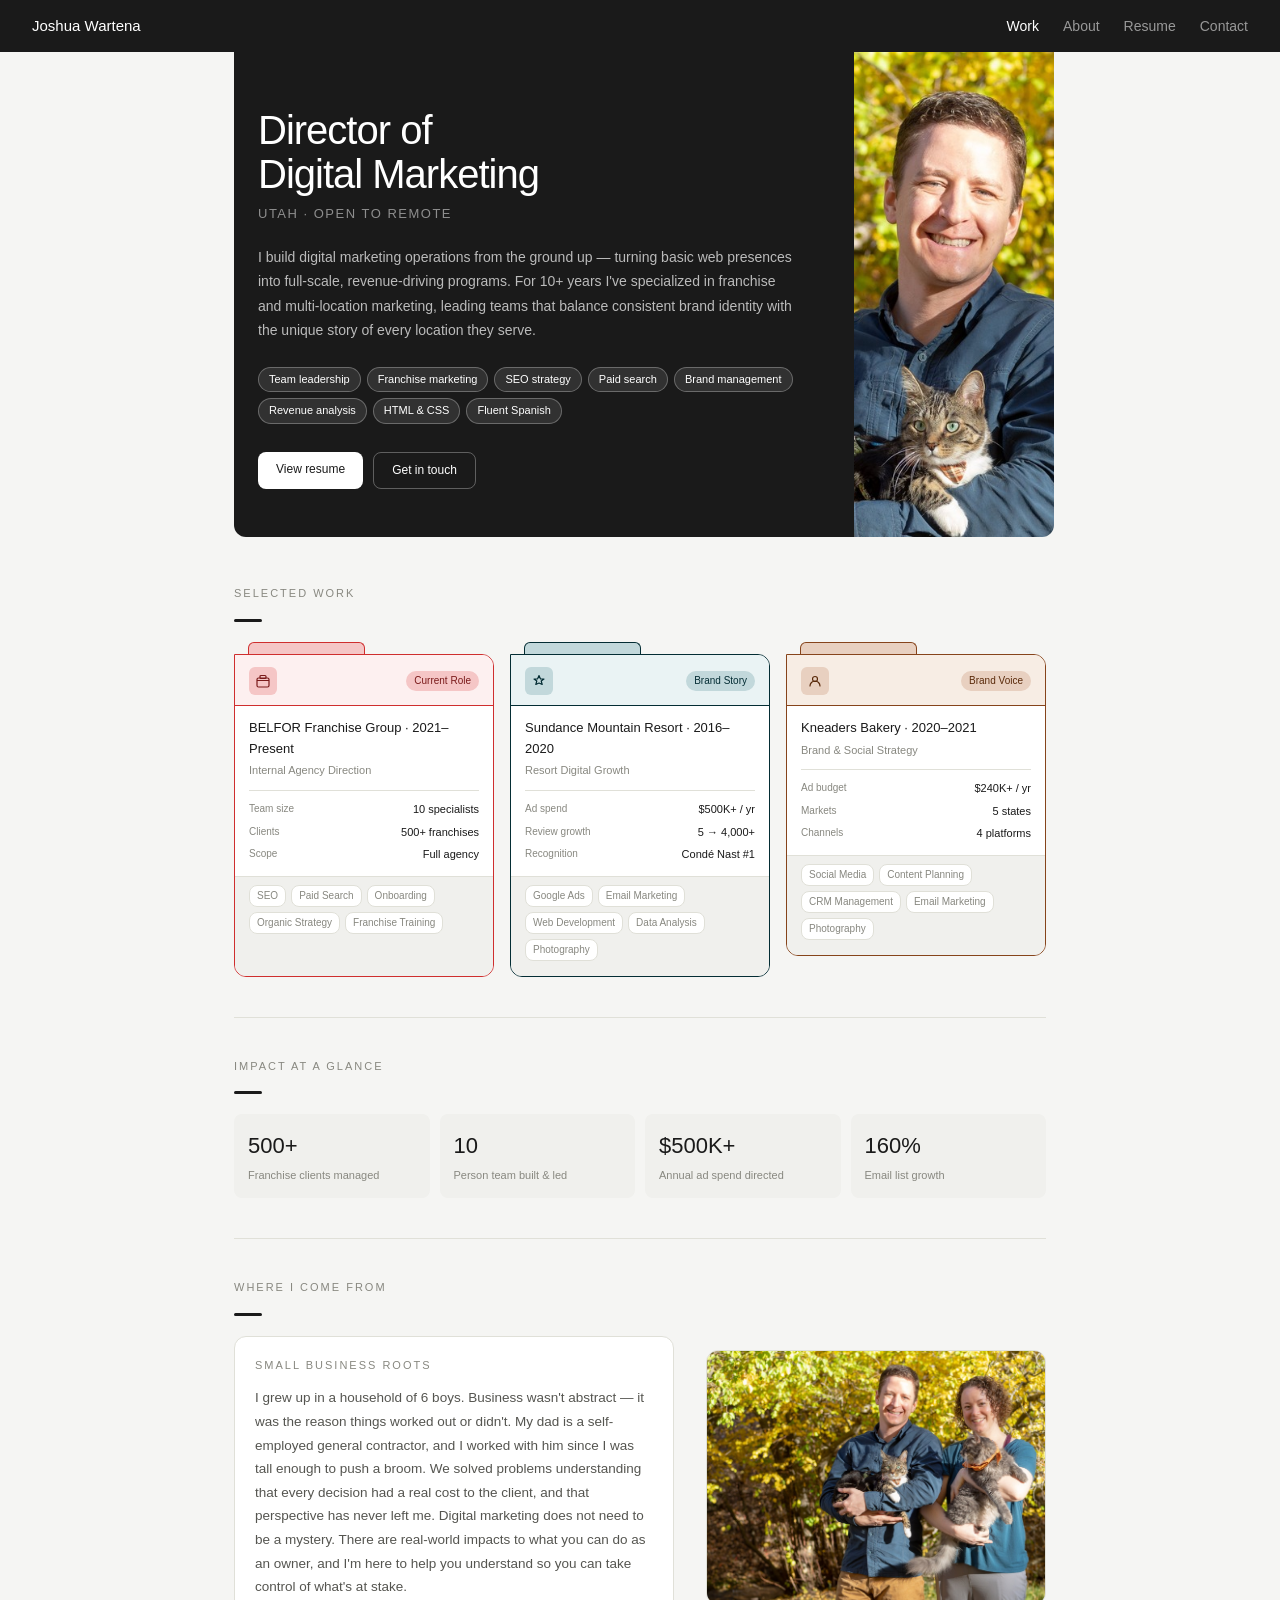
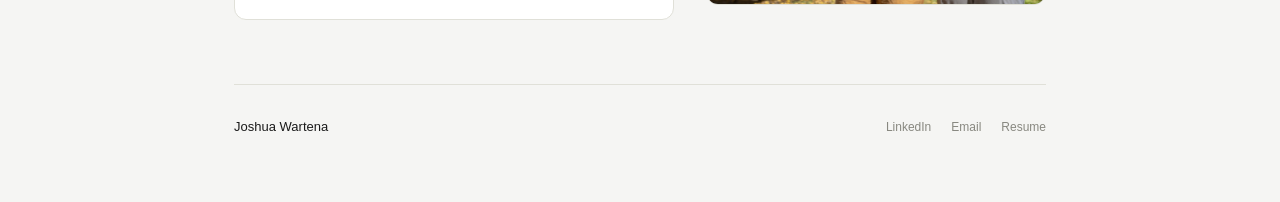
==== commit 44d0103b: "Update index.html" ====
--- a/index.html
+++ b/index.html
@@ -211,7 +211,7 @@
       <div class="about-card">
         <div class="about-card-label">Small business roots</div>
         <div class="about-card-text">
-          I grew up in a household of 6 boys. Business wasn't abstract — it was the reason things worked out or didn't. My dad is a self-employed general contractor, and I worked with him since I was big enough to push a broom. We solved problems understanding that every decision had a real cost to the client. That perspective has never left me. Digital marketing does not need to be a mystery. There are real-world impacts to what you can do as an owner, and I'm here to help you understand so you can take control of what's at stake.
+          I grew up in a household of 6 boys. Business wasn't abstract — it was the reason things worked out or didn't. My dad is a self-employed general contractor, and I worked with him since I was tall enough to push a broom. We solved problems understanding that every decision had a real cost to the client, and that perspective has never left me. Digital marketing does not need to be a mystery. There are real-world impacts to what you can do as an owner, and I'm here to help you understand so you can take control of what's at stake.
         </div>
       </div>
       <img src="img/couple.jpg" alt="Joshua and his wife" class="roots-photo">
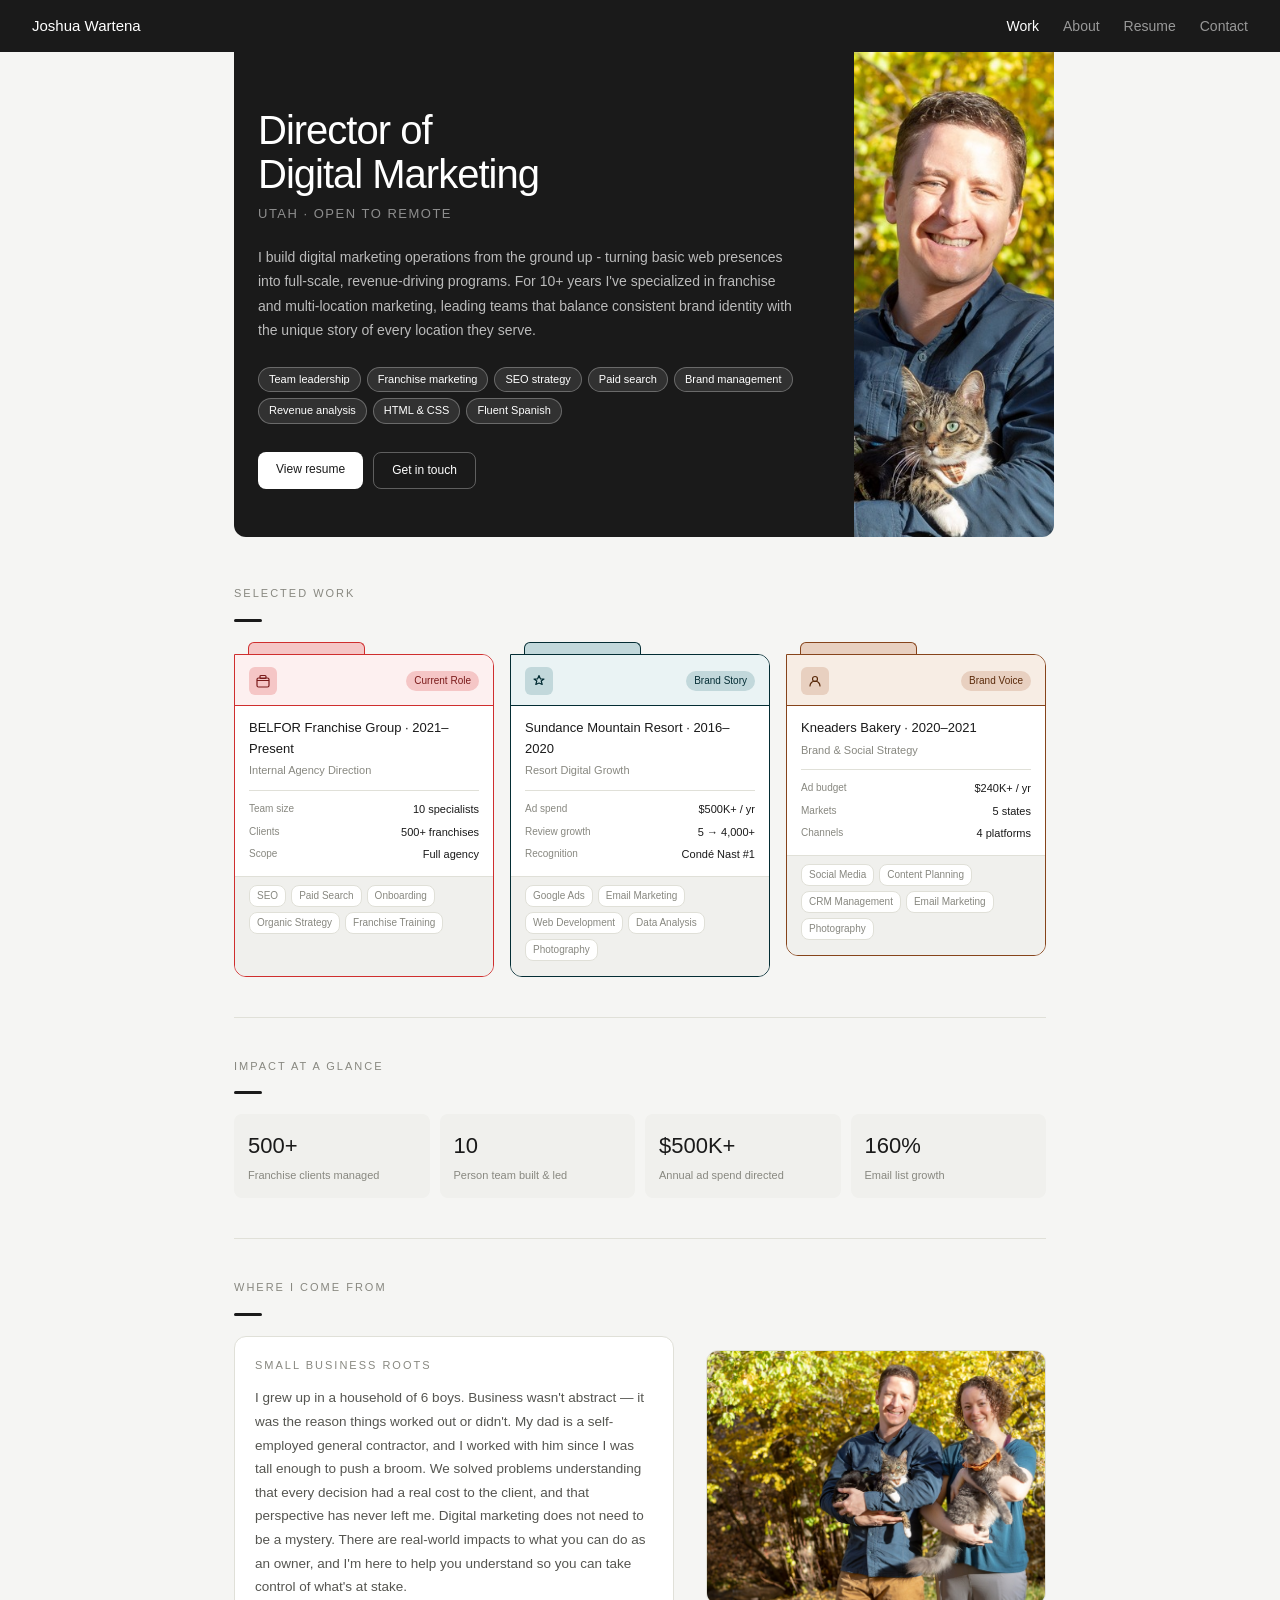
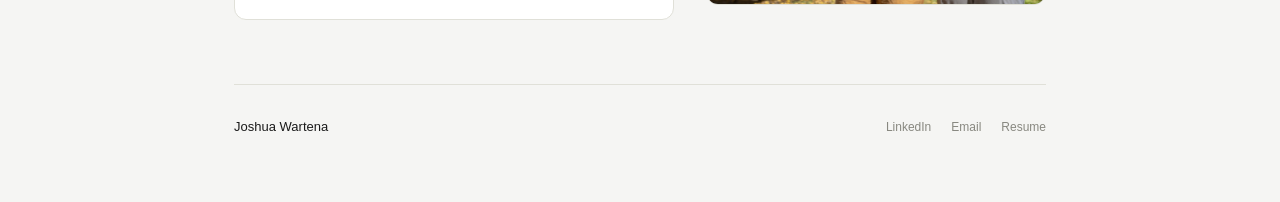
==== commit 82d01f36: "Update index.html" ====
--- a/index.html
+++ b/index.html
@@ -68,7 +68,7 @@
         <div class="hero-content">
           <div class="hero-name">Director of<br>Digital Marketing</div>
           <div class="hero-sub">Utah · Open to remote</div>
-          <div class="hero-bio">I build digital marketing operations from the ground up — turning basic web presences into full-scale, revenue-driving programs. For 10+ years I've specialized in franchise and multi-location marketing, leading teams that balance consistent brand identity with the unique story of every location they serve.</div>
+          <div class="hero-bio">I build digital marketing operations from the ground up - turning basic web presences into full-scale, revenue-driving programs. For 10+ years I've specialized in franchise and multi-location marketing, leading teams that balance consistent brand identity with the unique story of every location they serve.</div>
           <div class="hero-pills">
             <span class="hero-pill">Team leadership</span>
             <span class="hero-pill">Franchise marketing</span>
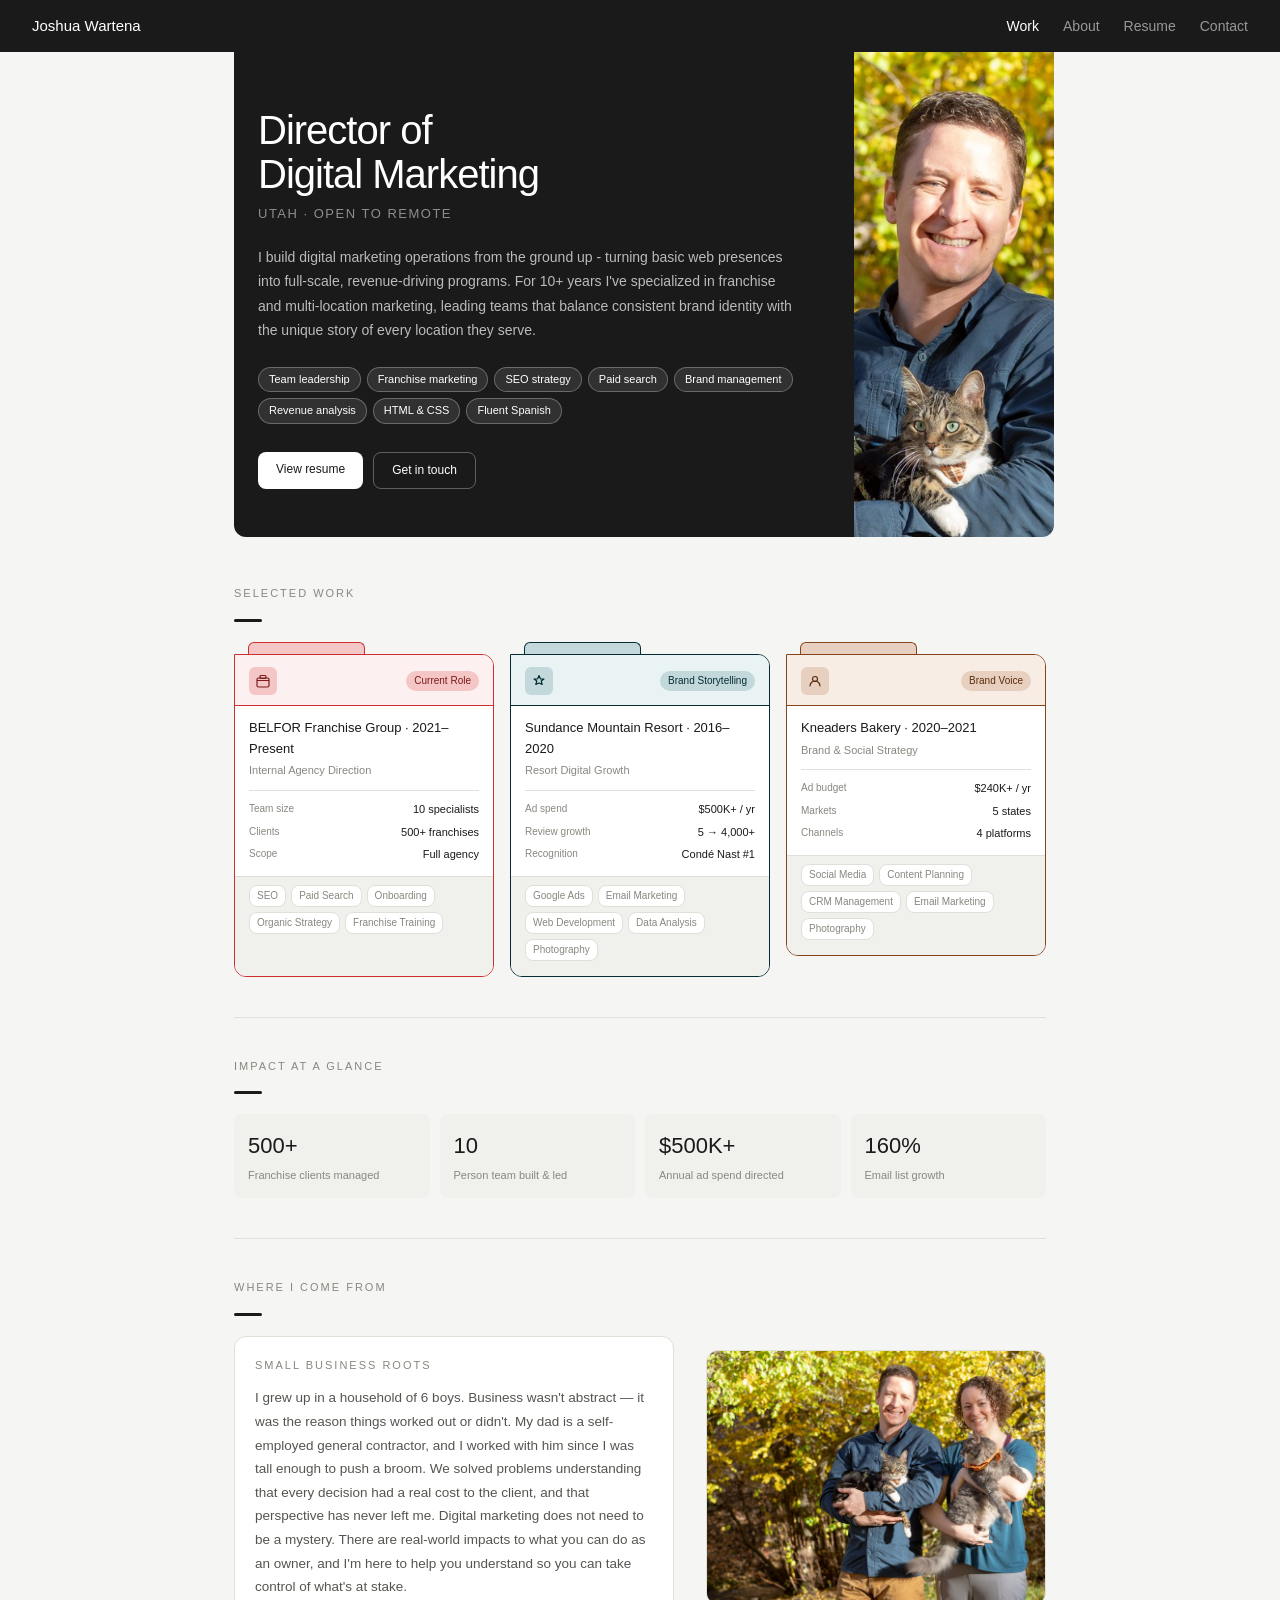
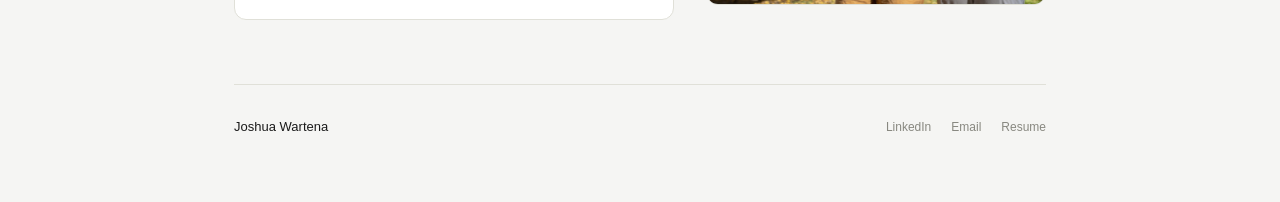
==== commit bbad5044: "Update index.html" ====
--- a/index.html
+++ b/index.html
@@ -137,7 +137,7 @@
                   <path d="M7 1.5L8.5 5h3.5l-2.8 2 1 3.5L7 9l-3.2 1.5 1-3.5L2 5h3.5L7 1.5z" stroke="#042d34" stroke-width="1.2" stroke-linejoin="round"/>
                 </svg>
               </div>
-              <span class="folder-badge sundance">Brand Story</span>
+              <span class="folder-badge sundance">Brand Storytelling</span>
             </div>
             <div class="folder-meta">
               <div class="folder-title">Sundance Mountain Resort · 2016–2020</div>
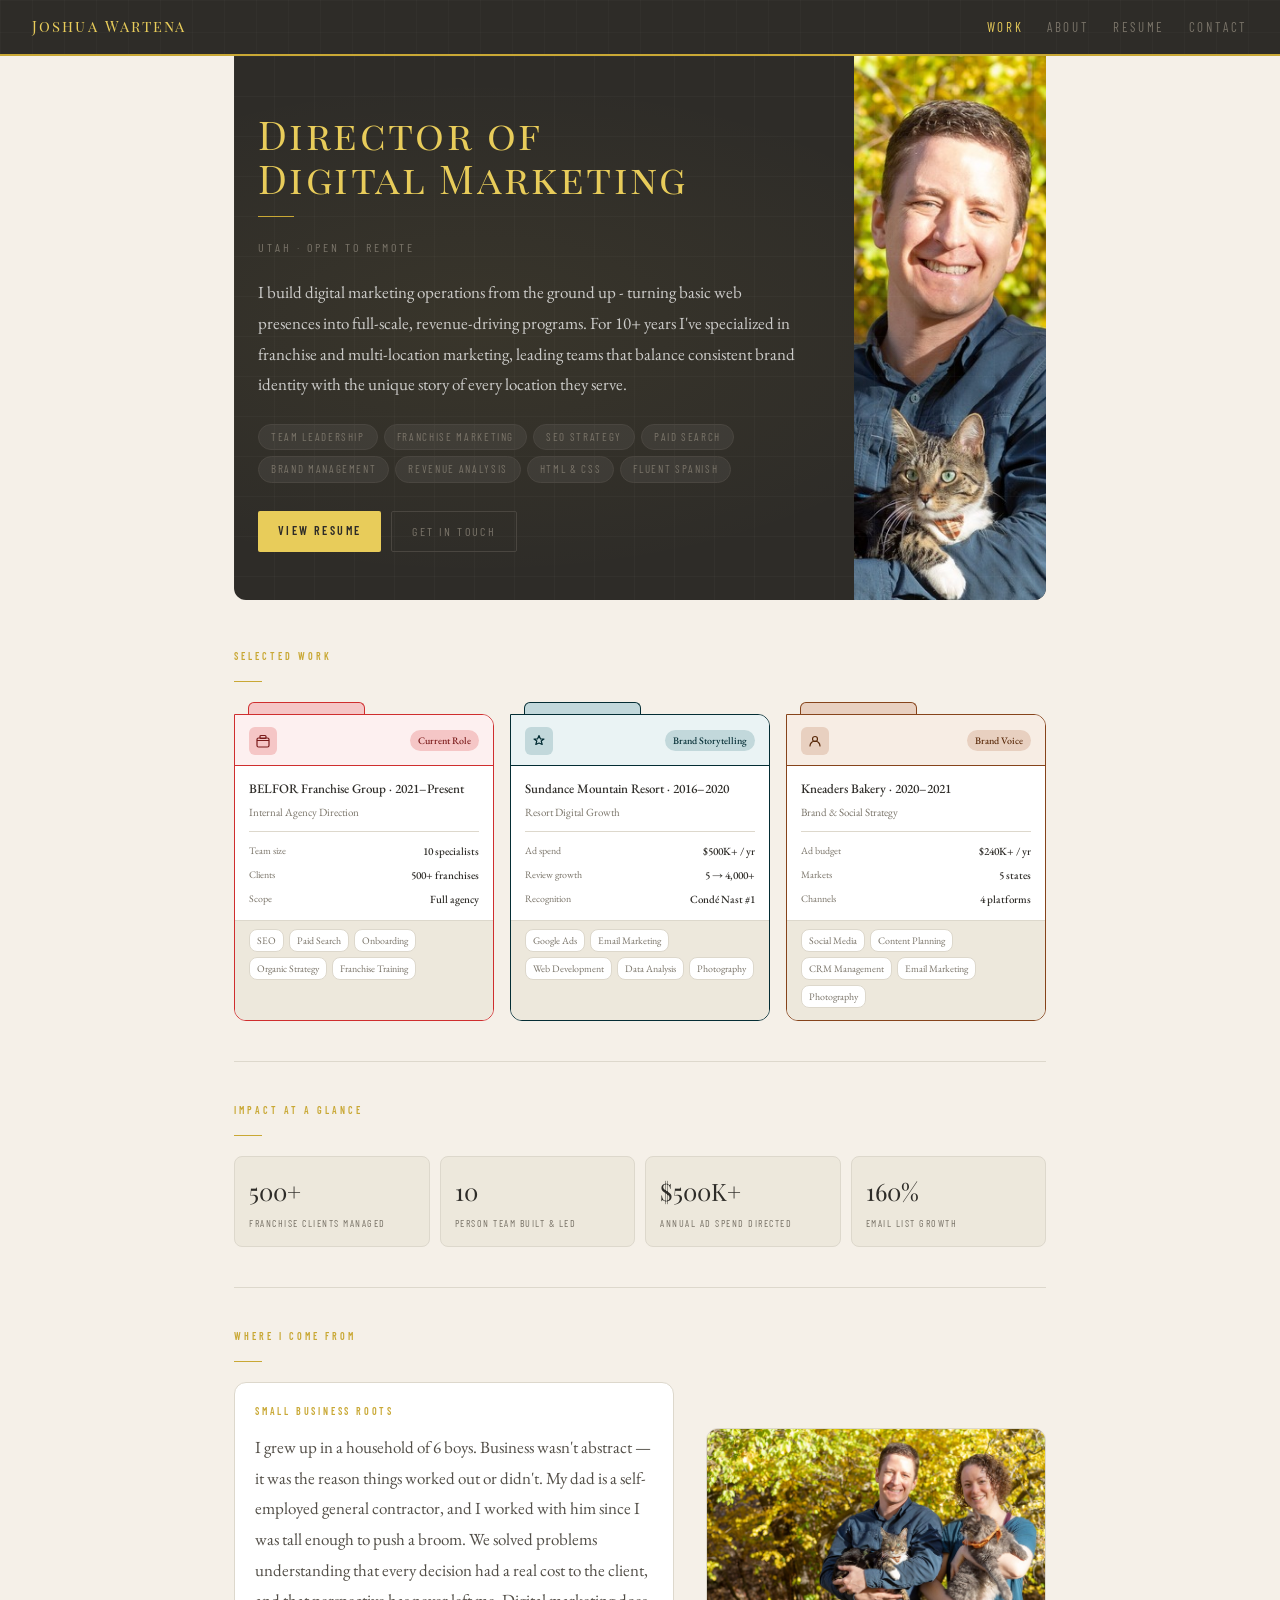
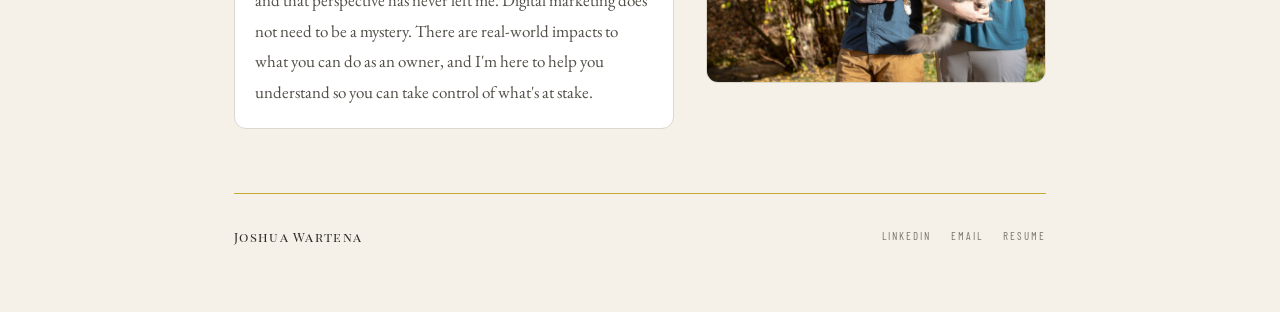
==== commit 470d1c03: "Add files via upload" ====
--- a/index.html
+++ b/index.html
@@ -67,6 +67,7 @@
       <div class="hero-layout">
         <div class="hero-content">
           <div class="hero-name">Director of<br>Digital Marketing</div>
+          <div class="hero-name-rule"></div>
           <div class="hero-sub">Utah · Open to remote</div>
           <div class="hero-bio">I build digital marketing operations from the ground up - turning basic web presences into full-scale, revenue-driving programs. For 10+ years I've specialized in franchise and multi-location marketing, leading teams that balance consistent brand identity with the unique story of every location they serve.</div>
           <div class="hero-pills">
--- a/css/style.css
+++ b/css/style.css
@@ -1,69 +1,268 @@
+@import url('https://fonts.googleapis.com/css2?family=Playfair+Display:ital,wght@0,400;0,500;0,700;1,400&family=Playfair+Display+SC:wght@400;700&family=EB+Garamond:ital,wght@0,400;0,500;0,600;1,400;1,500&family=Barlow+Condensed:wght@300;400;600&display=swap');
+
 *, *::before, *::after { box-sizing: border-box; margin: 0; padding: 0; }
 
 :root {
-  --black: #1a1a1a;
-  --white: #ffffff;
-  --bg: #f5f5f3;
-  --surface: #f0f0ed;
-  --border: #e0e0d8;
-  --text: #1a1a1a;
-  --muted: #888880;
-  --subtle: #555550;
-  --radius-sm: 6px;
-  --radius-md: 8px;
-  --radius-lg: 12px;
-  --teal-light: #E1F5EE;
-  --teal-mid: #9FE1CB;
-  --teal-dark: #085041;
+  /* ── Castwing shared tokens ── */
+  --iron:        #2E2C28;
+  --iron-mid:    #3F3C36;
+  --iron-warm:   #524E47;
+  --iron-light:  #7A7469;
+  --iron-rule:   #4A4640;
+  --gold:        #E8CC5A;
+  --gold-deep:   #C9A835;
+  --gold-pale:   #F5E89A;
+
+  /* ── Personal site palette (unchanged) ── */
+  --black:       #2E2C28;   /* now Forge Iron instead of pure black */
+  --white:       #ffffff;
+  --bg:          #F5F0E8;   /* warm newsprint instead of cool gray */
+  --surface:     #EDE8DC;
+  --border:      #DDD8CC;
+  --text:        #2E2C28;
+  --muted:       #7A7469;
+  --subtle:      #524E47;
+  --radius-sm:   6px;
+  --radius-md:   8px;
+  --radius-lg:   12px;
+
+  /* ── Portfolio brand colors (untouched) ── */
+  --teal-light:  #E1F5EE;
+  --teal-mid:    #9FE1CB;
+  --teal-dark:   #085041;
   --amber-light: #FAEEDA;
-  --amber-mid: #FAC775;
-  --amber-dark: #633806;
-  --purple-light: #EEEDFE;
-  --purple-mid: #CECBF6;
+  --amber-mid:   #FAC775;
+  --amber-dark:  #633806;
+  --purple-light:#EEEDFE;
+  --purple-mid:  #CECBF6;
   --purple-dark: #3C3489;
 }
 
 html { font-size: 16px; }
-body { font-family: -apple-system, BlinkMacSystemFont, 'Segoe UI', Helvetica, Arial, sans-serif; background: var(--bg); color: var(--text); line-height: 1.6; }
+
+body {
+  font-family: 'EB Garamond', Georgia, serif;
+  background: var(--bg);
+  color: var(--text);
+  line-height: 1.7;
+}
 
 a { color: inherit; text-decoration: none; }
 
-/* NAV */
-nav { background: var(--black); height: 52px; display: flex; align-items: center; justify-content: space-between; padding: 0 2rem; position: sticky; top: 0; z-index: 100; }
-.nav-name { font-size: 15px; font-weight: 500; color: var(--white); }
+/* ─────────────────────────────
+   NAV — Forge Iron + gold accent
+───────────────────────────── */
+nav {
+  background: var(--iron);
+  height: 56px;
+  display: flex;
+  align-items: center;
+  justify-content: space-between;
+  padding: 0 2rem;
+  position: sticky;
+  top: 0;
+  z-index: 100;
+  border-bottom: 2px solid var(--gold-deep);
+  /* subtle grid texture */
+  background-image:
+    linear-gradient(rgba(255,255,255,0.018) 1px, transparent 1px),
+    linear-gradient(90deg, rgba(255,255,255,0.018) 1px, transparent 1px);
+  background-size: 32px 32px;
+}
+
+.nav-name {
+  font-family: 'Playfair Display SC', serif;
+  font-size: 15px;
+  font-weight: 400;
+  letter-spacing: 0.14em;
+  color: var(--gold);
+}
+
 .nav-links { display: flex; gap: 24px; }
-.nav-links a { font-size: 14px; color: var(--white); opacity: 0.55; transition: opacity 0.15s; }
-.nav-links a:hover, .nav-links a.active { opacity: 1; }
-
-/* PAGE WRAPPER */
+
+.nav-links a {
+  font-family: 'Barlow Condensed', sans-serif;
+  font-size: 13px;
+  font-weight: 400;
+  letter-spacing: 0.2em;
+  text-transform: uppercase;
+  color: var(--iron-light);
+  transition: color 0.15s;
+}
+
+.nav-links a:hover,
+.nav-links a.active { color: var(--gold); }
+
+/* ─────────────────────────────
+   PAGE WRAPPER
+───────────────────────────── */
 .page { max-width: 860px; margin: 0 auto; padding: 0 1.5rem 4rem; }
 
-/* HERO */
-.hero { background: var(--black); margin: 0 -1.5rem; padding: 3.5rem 1.5rem 3rem; }
-@media (min-width: 860px) { .hero { margin: 0; border-radius: 0 0 var(--radius-lg) var(--radius-lg); } }
-.hero-name { font-size: 40px; font-weight: 500; color: var(--white); letter-spacing: -1px; line-height: 1.1; }
-.hero-sub { font-size: 13px; color: var(--white); opacity: 0.5; margin-top: 8px; letter-spacing: 1.5px; text-transform: uppercase; }
-.hero-bio { font-size: 14px; color: var(--white); opacity: 0.7; margin-top: 1.25rem; max-width: 540px; line-height: 1.75; }
-.hero-pills { display: flex; flex-wrap: wrap; gap: 6px; margin-top: 1.5rem; }
-.hero-pill { font-size: 11px; color: var(--white); background: rgba(255,255,255,0.1); border: 1px solid rgba(255,255,255,0.28); border-radius: 99px; padding: 3px 10px; }
-.hero-cta { display: flex; gap: 10px; margin-top: 1.75rem; flex-wrap: wrap; }
-.btn-primary { font-size: 12px; font-weight: 500; color: var(--black); background: var(--white); border: none; border-radius: var(--radius-md); padding: 8px 18px; cursor: pointer; }
-.btn-primary:hover { background: #e8e8e8; }
-.btn-ghost { font-size: 12px; color: var(--white); background: transparent; border: 1px solid rgba(255,255,255,0.3); border-radius: var(--radius-md); padding: 8px 18px; cursor: pointer; }
-.btn-ghost:hover { background: rgba(255,255,255,0.08); }
-
-/* HERO WITH PHOTO (about page) */
+/* ─────────────────────────────
+   HERO — iron field + grid texture
+───────────────────────────── */
+.hero {
+  background: var(--iron);
+  margin: 0 -1.5rem;
+  padding: 3.5rem 1.5rem 3rem;
+  position: relative;
+  overflow: hidden;
+}
+
+/* graph paper grid texture */
+.hero::before {
+  content: '';
+  position: absolute;
+  inset: 0;
+  background-image:
+    linear-gradient(rgba(255,255,255,0.022) 1px, transparent 1px),
+    linear-gradient(90deg, rgba(255,255,255,0.022) 1px, transparent 1px);
+  background-size: 40px 40px;
+  pointer-events: none;
+}
+
+/* subtle radial warmth */
+.hero::after {
+  content: '';
+  position: absolute;
+  inset: 0;
+  background: radial-gradient(ellipse at 30% 50%, rgba(232,204,90,0.06) 0%, transparent 65%);
+  pointer-events: none;
+}
+
+@media (min-width: 860px) {
+  .hero { margin: 0; border-radius: 0 0 var(--radius-lg) var(--radius-lg); }
+}
+
+.hero-name {
+  font-family: 'Playfair Display SC', serif;
+  font-size: 40px;
+  font-weight: 400;
+  color: var(--gold);
+  letter-spacing: 0.06em;
+  line-height: 1.1;
+  position: relative;
+  z-index: 1;
+}
+
+.hero-sub {
+  font-family: 'Barlow Condensed', sans-serif;
+  font-size: 12px;
+  font-weight: 400;
+  color: var(--iron-light);
+  margin-top: 8px;
+  letter-spacing: 0.25em;
+  text-transform: uppercase;
+  position: relative;
+  z-index: 1;
+}
+
+/* thin gold rule under name — Castwing signature detail */
+.hero-name-rule {
+  width: 36px;
+  height: 1px;
+  background: var(--gold-deep);
+  margin: 16px 0 20px;
+  position: relative;
+  z-index: 1;
+}
+
+.hero-bio {
+  font-family: 'EB Garamond', serif;
+  font-size: 17px;
+  color: var(--white);
+  opacity: 0.75;
+  margin-top: 1.25rem;
+  max-width: 540px;
+  line-height: 1.8;
+  position: relative;
+  z-index: 1;
+}
+
+.hero-pills { display: flex; flex-wrap: wrap; gap: 6px; margin-top: 1.5rem; position: relative; z-index: 1; }
+
+.hero-pill {
+  font-family: 'Barlow Condensed', sans-serif;
+  font-size: 11px;
+  font-weight: 400;
+  letter-spacing: 0.15em;
+  text-transform: uppercase;
+  color: var(--iron-light);
+  background: rgba(255,255,255,0.06);
+  border: 1px solid var(--iron-rule);
+  border-radius: 99px;
+  padding: 3px 12px;
+}
+
+.hero-cta { display: flex; gap: 10px; margin-top: 1.75rem; flex-wrap: wrap; position: relative; z-index: 1; }
+
+.btn-primary {
+  font-family: 'Barlow Condensed', sans-serif;
+  font-size: 12px;
+  font-weight: 600;
+  letter-spacing: 0.2em;
+  text-transform: uppercase;
+  color: var(--iron);
+  background: var(--gold);
+  border: none;
+  border-radius: 2px;
+  padding: 9px 20px;
+  cursor: pointer;
+  transition: background 0.2s ease;
+}
+.btn-primary:hover { background: var(--gold-pale); }
+
+.btn-ghost {
+  font-family: 'Barlow Condensed', sans-serif;
+  font-size: 12px;
+  font-weight: 400;
+  letter-spacing: 0.2em;
+  text-transform: uppercase;
+  color: var(--iron-light);
+  background: transparent;
+  border: 1px solid var(--iron-rule);
+  border-radius: 2px;
+  padding: 9px 20px;
+  cursor: pointer;
+  transition: color 0.2s ease, border-color 0.2s ease;
+}
+.btn-ghost:hover { color: var(--gold); border-color: var(--gold-deep); }
+
+/* ─────────────────────────────
+   HERO WITH PHOTO (about page)
+───────────────────────────── */
 .hero-inner { display: flex; align-items: flex-end; gap: 2rem; flex-wrap: wrap; }
-.hero-photo { width: 110px; height: 110px; border-radius: 50%; object-fit: cover; border: 3px solid rgba(255,255,255,0.2); flex-shrink: 0; }
+.hero-photo { width: 110px; height: 110px; border-radius: 50%; object-fit: cover; border: 2px solid var(--gold-deep); flex-shrink: 0; position: relative; z-index: 1; }
 .hero-text { flex: 1; min-width: 220px; }
 
-/* SECTION */
+/* ─────────────────────────────
+   SECTION
+───────────────────────────── */
 .section { margin-top: 3rem; }
-.section-label { font-size: 11px; letter-spacing: 2px; text-transform: uppercase; color: var(--muted); font-weight: 500; margin-bottom: 1rem; }
-.accent-bar { width: 28px; height: 3px; background: var(--black); border-radius: 2px; margin-bottom: 1.25rem; }
+
+.section-label {
+  font-family: 'Barlow Condensed', sans-serif;
+  font-size: 10px;
+  font-weight: 600;
+  letter-spacing: 0.3em;
+  text-transform: uppercase;
+  color: var(--gold-deep);
+  margin-bottom: 1rem;
+}
+
+/* gold rule replaces black accent bar */
+.accent-bar {
+  width: 28px;
+  height: 1px;
+  background: var(--gold-deep);
+  margin-bottom: 1.25rem;
+}
+
 .divider { border: none; border-top: 1px solid var(--border); margin: 2.5rem 0; }
 
-/* FOLDER CARDS */
+/* ─────────────────────────────
+   FOLDER CARDS (brand colors untouched)
+───────────────────────────── */
 .folder-grid { display: grid; grid-template-columns: repeat(3, minmax(0,1fr)); gap: 16px; }
 @media (max-width: 640px) { .folder-grid { grid-template-columns: 1fr; } }
 
@@ -71,28 +270,28 @@
 .folder-card:hover .folder-body { border-color: var(--muted); }
 
 .folder-tab { height: 12px; width: 45%; margin-left: 14px; border-radius: 6px 6px 0 0; border: 1px solid var(--border); border-bottom: none; background: var(--surface); position: relative; z-index: 1; }
-.folder-tab.teal  { background: var(--teal-light);   border-color: var(--teal-mid); }
+.folder-tab.teal   { background: var(--teal-light);   border-color: var(--teal-mid); }
 .folder-tab.amber  { background: var(--amber-light);  border-color: var(--amber-mid); }
 .folder-tab.purple { background: var(--purple-light); border-color: var(--purple-mid); }
 
 .folder-body { border: 1px solid var(--border); border-radius: 0 var(--radius-lg) var(--radius-lg) var(--radius-lg); background: var(--white); overflow: hidden; transition: border-color 0.15s; }
-.folder-body.teal  { border-color: var(--teal-mid); }
+.folder-body.teal   { border-color: var(--teal-mid); }
 .folder-body.amber  { border-color: var(--amber-mid); }
 .folder-body.purple { border-color: var(--purple-mid); }
 
 .folder-header { padding: 12px 14px 10px; border-bottom: 1px solid var(--border); display: flex; justify-content: space-between; align-items: center; }
-.folder-header.teal  { background: var(--teal-light);   border-bottom-color: var(--teal-mid); }
+.folder-header.teal   { background: var(--teal-light);   border-bottom-color: var(--teal-mid); }
 .folder-header.amber  { background: var(--amber-light);  border-bottom-color: var(--amber-mid); }
 .folder-header.purple { background: var(--purple-light); border-bottom-color: var(--purple-mid); }
 
 .folder-icon { width: 28px; height: 28px; border-radius: 6px; display: flex; align-items: center; justify-content: center; }
-.folder-icon.teal  { background: var(--teal-mid); }
+.folder-icon.teal   { background: var(--teal-mid); }
 .folder-icon.amber  { background: var(--amber-mid); }
 .folder-icon.purple { background: var(--purple-mid); }
 .folder-icon svg { width: 14px; height: 14px; }
 
 .folder-badge { font-size: 10px; font-weight: 500; padding: 2px 8px; border-radius: 99px; }
-.folder-badge.teal  { background: var(--teal-mid);   color: var(--teal-dark); }
+.folder-badge.teal   { background: var(--teal-mid);   color: var(--teal-dark); }
 .folder-badge.amber  { background: var(--amber-mid);  color: var(--amber-dark); }
 .folder-badge.purple { background: var(--purple-mid); color: var(--purple-dark); }
 
@@ -107,63 +306,92 @@
 .folder-footer { padding: 8px 14px; border-top: 1px solid var(--border); display: flex; gap: 5px; flex-wrap: wrap; background: var(--surface); }
 .ftag { font-size: 10px; color: var(--muted); background: var(--white); border: 1px solid var(--border); border-radius: var(--radius-md); padding: 2px 7px; }
 
-/* STAT ROW */
+/* ─────────────────────────────
+   STAT ROW
+───────────────────────────── */
 .stats-row { display: grid; grid-template-columns: repeat(4, minmax(0,1fr)); gap: 10px; }
 @media (max-width: 580px) { .stats-row { grid-template-columns: repeat(2, 1fr); } }
-.stat { background: var(--surface); border-radius: var(--radius-md); padding: 14px; }
-.stat-num { font-size: 22px; font-weight: 500; color: var(--text); }
-.stat-label { font-size: 11px; color: var(--muted); margin-top: 3px; }
-
-/* CASE STUDY */
-.cs-back { display: inline-flex; align-items: center; gap: 6px; font-size: 12px; color: var(--white); opacity: 0.55; margin-bottom: 1.25rem; letter-spacing: 0.5px; }
-.cs-back:hover { opacity: 1; }
-.cs-title { font-size: 30px; font-weight: 500; color: var(--white); letter-spacing: -0.5px; }
-.cs-meta { font-size: 12px; color: var(--white); opacity: 0.5; margin-top: 6px; }
-.cs-pills { display: flex; flex-wrap: wrap; gap: 6px; margin-top: 1.25rem; }
-.cs-pill { font-size: 11px; color: var(--white); background: rgba(255,255,255,0.1); border: 1px solid rgba(255,255,255,0.25); border-radius: 99px; padding: 3px 10px; }
+.stat { background: var(--surface); border-radius: var(--radius-md); padding: 14px; border: 1px solid var(--border); }
+.stat-num { font-family: 'Playfair Display', serif; font-size: 24px; font-weight: 400; color: var(--text); }
+.stat-label { font-family: 'Barlow Condensed', sans-serif; font-size: 10px; letter-spacing: 0.15em; text-transform: uppercase; color: var(--muted); margin-top: 3px; }
+
+/* ─────────────────────────────
+   CASE STUDY
+───────────────────────────── */
+.cs-back { display: inline-flex; align-items: center; gap: 6px; font-family: 'Barlow Condensed', sans-serif; font-size: 11px; letter-spacing: 0.2em; text-transform: uppercase; color: var(--iron-light); margin-bottom: 1.25rem; position: relative; z-index: 1; transition: color 0.15s; }
+.cs-back:hover { color: var(--gold); }
+
+.cs-title { font-family: 'Playfair Display', serif; font-size: 30px; font-weight: 400; color: var(--white); letter-spacing: 0.02em; position: relative; z-index: 1; }
+.cs-meta { font-family: 'Barlow Condensed', sans-serif; font-size: 11px; letter-spacing: 0.2em; text-transform: uppercase; color: var(--iron-light); margin-top: 6px; position: relative; z-index: 1; }
+
+.cs-pills { display: flex; flex-wrap: wrap; gap: 6px; margin-top: 1.25rem; position: relative; z-index: 1; }
+.cs-pill { font-family: 'Barlow Condensed', sans-serif; font-size: 10px; letter-spacing: 0.15em; text-transform: uppercase; color: var(--iron-light); background: rgba(255,255,255,0.06); border: 1px solid var(--iron-rule); border-radius: 99px; padding: 3px 10px; }
 
 .cs-grid { display: grid; grid-template-columns: minmax(0,1fr) 200px; gap: 2.5rem; }
 @media (max-width: 640px) { .cs-grid { grid-template-columns: 1fr; } }
 
 .cs-section { margin-bottom: 2rem; }
 .cs-section:last-child { margin-bottom: 0; }
-.cs-section-label { font-size: 11px; letter-spacing: 2px; text-transform: uppercase; color: var(--muted); font-weight: 500; margin-bottom: 0.75rem; }
-.cs-text { font-size: 13.5px; color: var(--subtle); line-height: 1.75; }
+.cs-section-label { font-family: 'Barlow Condensed', sans-serif; font-size: 10px; letter-spacing: 0.28em; text-transform: uppercase; color: var(--gold-deep); font-weight: 600; margin-bottom: 0.75rem; }
+.cs-text { font-family: 'EB Garamond', serif; font-size: 17px; color: var(--subtle); line-height: 1.8; }
 
 .cs-stats { display: flex; flex-direction: column; gap: 10px; }
-.cs-stat { background: var(--surface); border-radius: var(--radius-md); padding: 12px 14px; }
-.cs-stat-num { font-size: 22px; font-weight: 500; color: var(--text); }
-.cs-stat-label { font-size: 11px; color: var(--muted); margin-top: 2px; }
+.cs-stat { background: var(--surface); border: 1px solid var(--border); border-radius: var(--radius-md); padding: 12px 14px; }
+.cs-stat-num { font-family: 'Playfair Display', serif; font-size: 24px; font-weight: 400; color: var(--text); }
+.cs-stat-label { font-family: 'Barlow Condensed', sans-serif; font-size: 10px; letter-spacing: 0.15em; text-transform: uppercase; color: var(--muted); margin-top: 2px; }
 
 .media-placeholder { background: var(--surface); border: 1px solid var(--border); border-radius: var(--radius-md); height: 200px; display: flex; flex-direction: column; align-items: center; justify-content: center; gap: 6px; margin-bottom: 1.5rem; }
-.media-placeholder span { font-size: 11px; color: var(--muted); letter-spacing: 1px; text-transform: uppercase; }
+.media-placeholder span { font-family: 'Barlow Condensed', sans-serif; font-size: 10px; letter-spacing: 0.2em; text-transform: uppercase; color: var(--muted); }
 
 .video-embed { width: 100%; aspect-ratio: 16/9; border-radius: var(--radius-md); border: 1px solid var(--border); margin-bottom: 1.5rem; overflow: hidden; }
 .video-embed iframe { width: 100%; height: 100%; border: none; display: block; }
 
-/* ABOUT PAGE */
+/* ─────────────────────────────
+   ABOUT PAGE
+───────────────────────────── */
 .about-grid { display: grid; grid-template-columns: repeat(2, minmax(0,1fr)); gap: 16px; }
 @media (max-width: 580px) { .about-grid { grid-template-columns: 1fr; } }
 
 .about-photo { width: 100%; aspect-ratio: 4/3; object-fit: cover; border-radius: var(--radius-lg); border: 1px solid var(--border); }
 .about-photo-placeholder { width: 100%; aspect-ratio: 4/3; background: var(--surface); border: 1px solid var(--border); border-radius: var(--radius-lg); display: flex; align-items: center; justify-content: center; }
-.about-photo-placeholder span { font-size: 11px; color: var(--muted); letter-spacing: 1px; text-transform: uppercase; }
+.about-photo-placeholder span { font-family: 'Barlow Condensed', sans-serif; font-size: 10px; letter-spacing: 0.2em; text-transform: uppercase; color: var(--muted); }
 
 .about-card { background: var(--white); border: 1px solid var(--border); border-radius: var(--radius-lg); padding: 1.25rem; }
-.about-card-label { font-size: 11px; letter-spacing: 2px; text-transform: uppercase; color: var(--muted); font-weight: 500; margin-bottom: 0.75rem; }
-.about-card-text { font-size: 13.5px; color: var(--subtle); line-height: 1.75; }
+.about-card-label { font-family: 'Barlow Condensed', sans-serif; font-size: 10px; letter-spacing: 0.28em; text-transform: uppercase; color: var(--gold-deep); font-weight: 600; margin-bottom: 0.75rem; }
+.about-card-text { font-family: 'EB Garamond', serif; font-size: 17px; color: var(--subtle); line-height: 1.8; }
 
 .hobby-list { display: flex; flex-wrap: wrap; gap: 8px; margin-top: 0.5rem; }
-.hobby-tag { font-size: 12px; color: var(--text); background: var(--surface); border: 1px solid var(--border); border-radius: 99px; padding: 4px 12px; }
-
-/* FOOTER */
-footer { margin-top: 4rem; padding-top: 2rem; border-top: 1px solid var(--border); display: flex; justify-content: space-between; align-items: center; flex-wrap: wrap; gap: 1rem; }
-.footer-name { font-size: 13px; font-weight: 500; color: var(--text); }
+.hobby-tag { font-family: 'Barlow Condensed', sans-serif; font-size: 11px; letter-spacing: 0.1em; text-transform: uppercase; color: var(--iron-warm); background: var(--surface); border: 1px solid var(--border); border-radius: 99px; padding: 4px 14px; }
+
+/* ─────────────────────────────
+   FOOTER
+───────────────────────────── */
+footer {
+  margin-top: 4rem;
+  padding-top: 2rem;
+  border-top: 1px solid var(--gold-deep);
+  display: flex;
+  justify-content: space-between;
+  align-items: center;
+  flex-wrap: wrap;
+  gap: 1rem;
+}
+
+.footer-name {
+  font-family: 'Playfair Display SC', serif;
+  font-size: 13px;
+  font-weight: 400;
+  letter-spacing: 0.1em;
+  color: var(--text);
+}
+
 .footer-links { display: flex; gap: 20px; }
-.footer-links a { font-size: 12px; color: var(--muted); }
-.footer-links a:hover { color: var(--text); }
-
-/* PRINT */
+.footer-links a { font-family: 'Barlow Condensed', sans-serif; font-size: 11px; letter-spacing: 0.18em; text-transform: uppercase; color: var(--muted); transition: color 0.15s; }
+.footer-links a:hover { color: var(--gold-deep); }
+
+/* ─────────────────────────────
+   PRINT (unchanged)
+───────────────────────────── */
 @media print {
   nav, .resume-actions, footer { display: none !important; }
   body { background: white; }
